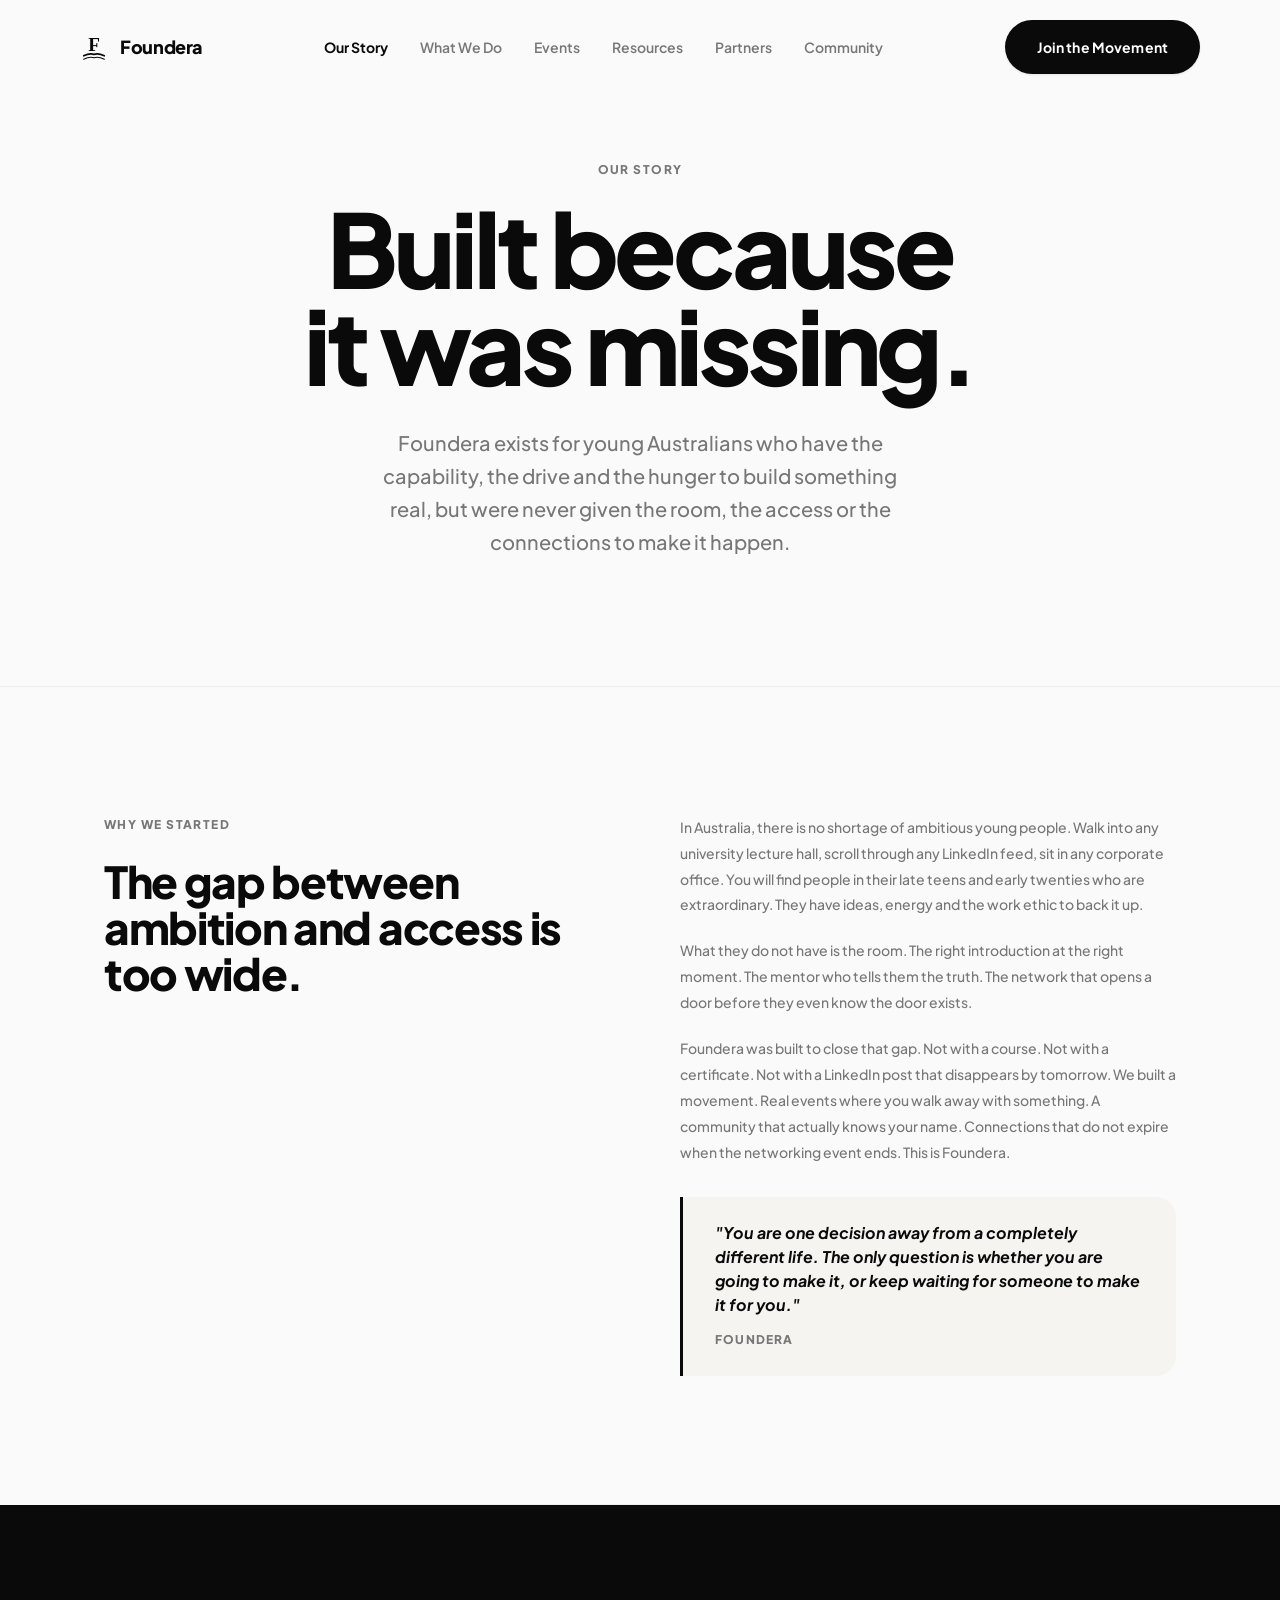
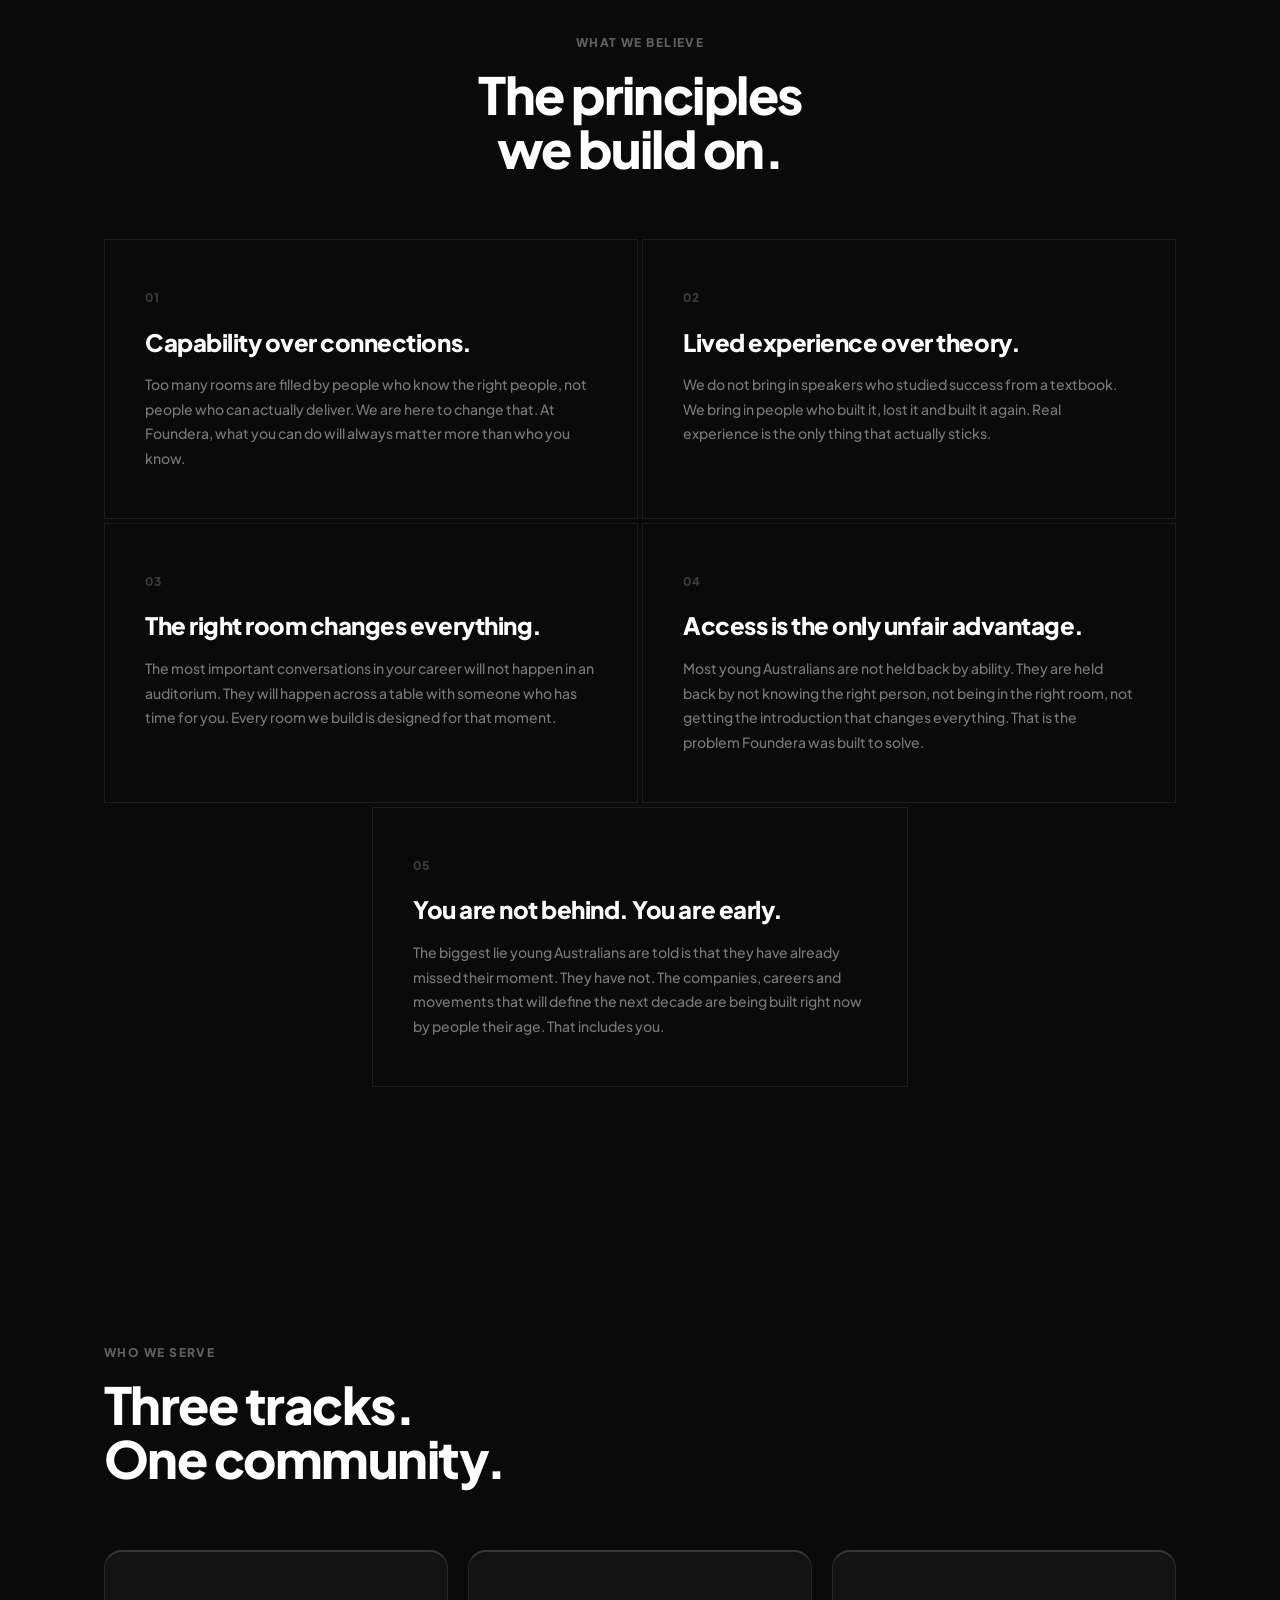
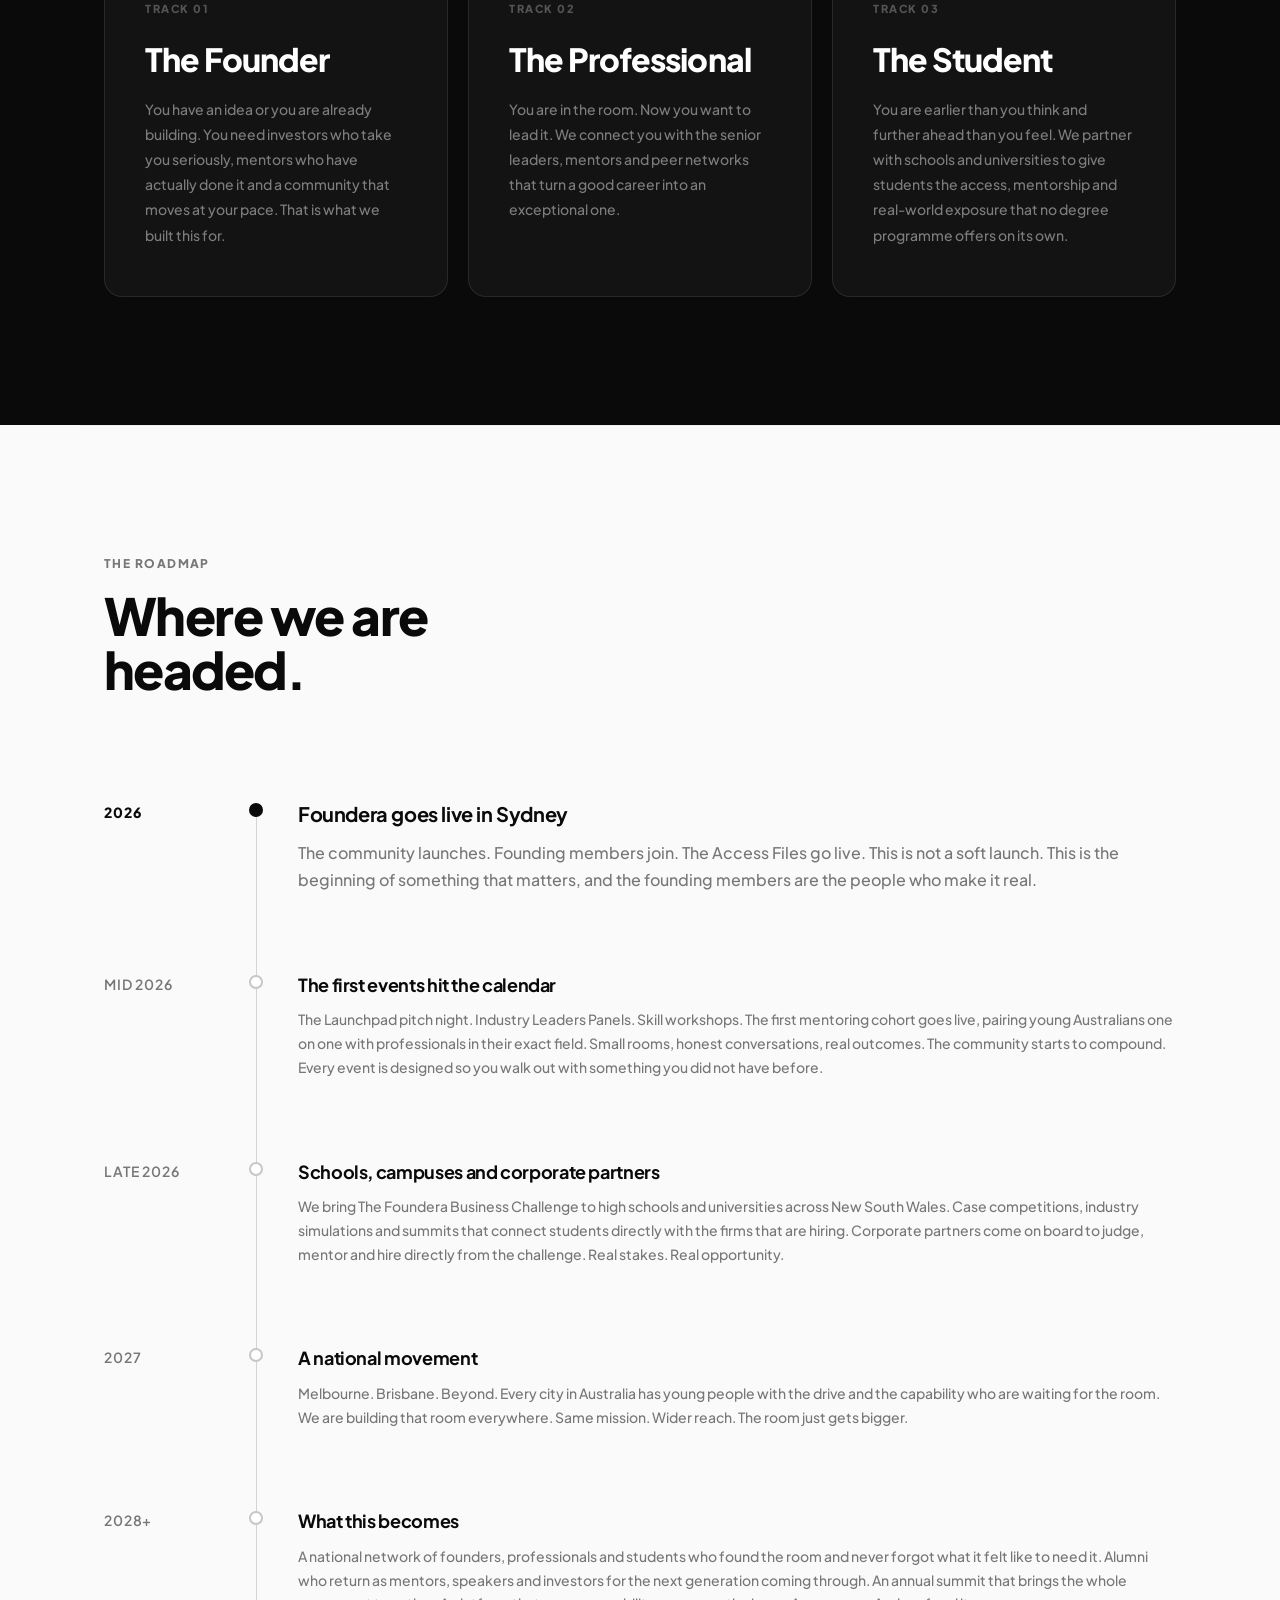
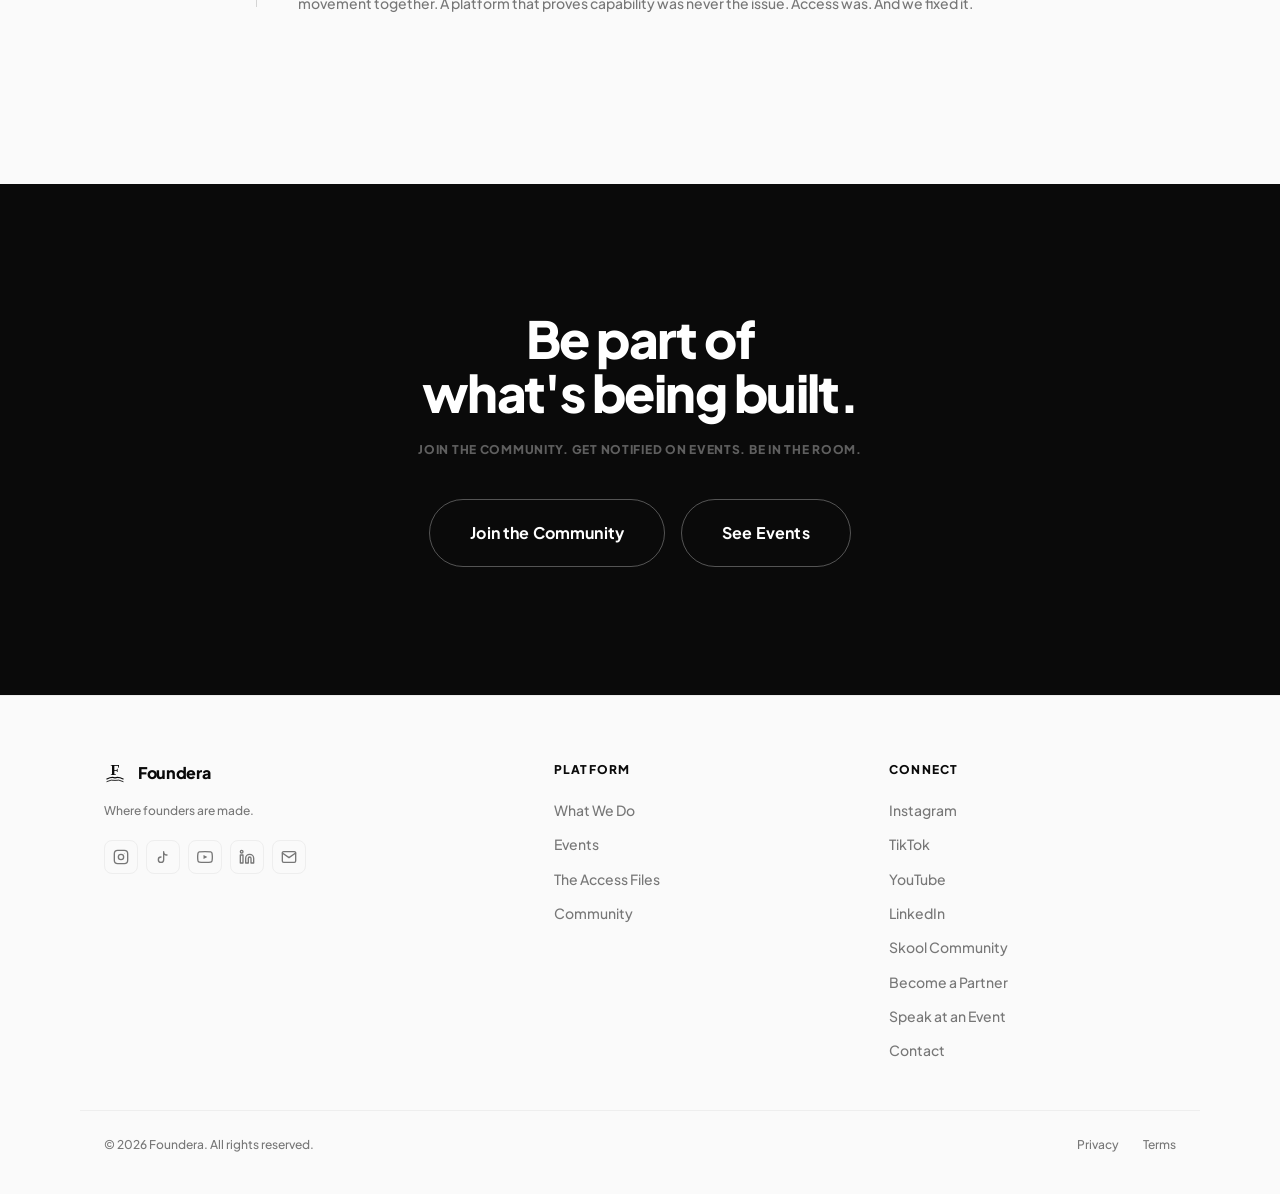
==== about.html @ 99ec3696 "Initial commit — Foundera site" ====
<!DOCTYPE html>
<html lang="en">
<head>
  <meta charset="UTF-8" />
  <meta name="viewport" content="width=device-width, initial-scale=1.0" />
  <meta name="description" content="Our Story | Foundera was built because the gap between ambition and access was too wide for young Australians to cross alone." />
  <meta name="theme-color" content="#0A0A0A" />
  <meta property="og:title"       content="Our Story | Foundera" />
  <meta property="og:description" content="Built because the gap between ambition and access was too wide to cross alone." />
  <meta property="og:type"        content="website" />
  <meta property="og:url"         content="https://foundera.com.au/about.html" />
  <meta property="og:image"       content="https://foundera.com.au/og-image.png" />
  <meta property="og:site_name"   content="Foundera" />
  <meta name="twitter:card"        content="summary_large_image" />
  <meta name="twitter:title"       content="Our Story | Foundera" />
  <meta name="twitter:description" content="Built because the gap between ambition and access was too wide to cross alone." />
  <meta name="twitter:image"       content="https://foundera.com.au/og-image.png" />
  <title>Our Story | Foundera</title>
  <link rel="icon" type="image/svg+xml" href="data:image/svg+xml,%3Csvg xmlns='http://www.w3.org/2000/svg' viewBox='0 0 32 38' fill='none'%3E%3Ctext x='16' y='25' text-anchor='middle' font-family='Georgia%2Cserif' font-size='26' font-weight='700' fill='%230A0A0A'%3EF%3C%2Ftext%3E%3Cpath d='M2 31 Q10 27 16 29 Q22 27 30 31' stroke='%230A0A0A' stroke-width='2.2' stroke-linecap='round' fill='none'/%3E%3Cpath d='M2 35.5 Q10 31.5 16 33.5 Q22 31.5 30 35.5' stroke='%230A0A0A' stroke-width='1.5' stroke-linecap='round' fill='none'/%3E%3C%2Fsvg%3E" />
  <link rel="preconnect" href="https://fonts.googleapis.com" />
  <link rel="preconnect" href="https://fonts.gstatic.com" crossorigin />
  <link rel="stylesheet" href="style.css" />
  <style>
    /* ── About page specific ── */
    .about-hero {
      padding: 160px 0 var(--sp-32);
      text-align: center;
      border-bottom: 1px solid var(--color-border);
    }
    .about-hero-h1 {
      font-size: clamp(3rem, 8vw, 6.5rem);
      font-weight: var(--fw-black);
      letter-spacing: var(--ls-tightest);
      line-height: .95;
      margin-bottom: var(--sp-8);
    }
    .about-hero-sub {
      font-size: clamp(var(--text-base), 1.8vw, var(--text-xl));
      font-weight: var(--fw-medium);
      color: var(--color-grey);
      max-width: 540px;
      margin: 0 auto;
      line-height: 1.65;
    }

    /* ── Origin section ── */
    .origin-grid {
      display: grid;
      grid-template-columns: 1fr 1fr;
      gap: var(--sp-20);
      align-items: start;
    }
    .origin-label {
      font-size: var(--text-xs);
      font-weight: var(--fw-black);
      letter-spacing: .12em;
      text-transform: uppercase;
      color: var(--color-grey);
      margin-bottom: var(--sp-6);
    }
    .origin-headline {
      font-size: clamp(1.875rem, 3.5vw, 2.75rem);
      font-weight: var(--fw-black);
      letter-spacing: var(--ls-tighter);
      line-height: 1.05;
      margin-bottom: var(--sp-6);
    }
    .origin-body p {
      font-size: var(--text-sm);
      color: var(--color-grey);
      line-height: 1.85;
      margin-bottom: var(--sp-5);
      font-weight: var(--fw-medium);
    }
    .origin-body p:last-child { margin-bottom: 0; }

    /* ── Belief statements ── */
    .beliefs-section { background: var(--color-black); padding: var(--sp-32) 0; }
    .beliefs-header {
      text-align: center;
      margin-bottom: var(--sp-16);
    }
    .beliefs-grid {
      display: grid;
      grid-template-columns: repeat(2, 1fr);
      gap: var(--sp-1);
    }
    .belief-card--full { grid-column: 1 / -1; width: 50%; margin: 0 auto; }
    .belief-card {
      padding: var(--sp-12) var(--sp-10);
      border: 1px solid rgba(255,255,255,.08);
    }
    .belief-number {
      font-size: var(--text-xs);
      font-weight: var(--fw-black);
      letter-spacing: .12em;
      color: rgba(255,255,255,.2);
      margin-bottom: var(--sp-5);
    }
    .belief-title {
      font-size: clamp(var(--text-xl), 2vw, var(--text-2xl));
      font-weight: var(--fw-black);
      letter-spacing: var(--ls-tight);
      color: var(--color-white);
      line-height: 1.2;
      margin-bottom: var(--sp-4);
    }
    .belief-body {
      font-size: var(--text-sm);
      color: rgba(255,255,255,.45);
      line-height: 1.75;
      font-weight: var(--fw-medium);
    }

    /* ── Pillars ── */
    .pillars-section { background: #0a0a0a; }
    .pillars-grid {
      display: grid;
      grid-template-columns: repeat(3, 1fr);
      gap: var(--sp-5);
      margin-top: var(--sp-16);
    }
    .pillar-card {
      background: rgba(255,255,255,.04);
      border: 1px solid rgba(255,255,255,.09);
      border-top: 2px solid rgba(255,255,255,.15);
      border-radius: 18px;
      padding: var(--sp-12) var(--sp-10);
      display: flex;
      flex-direction: column;
      transition: background .25s ease, border-top-color .25s ease, transform .25s ease, box-shadow .25s ease;
    }
    .pillar-card:hover {
      background: rgba(255,255,255,.07);
      border-top-color: rgba(255,255,255,.45);
      transform: translateY(-5px);
      box-shadow: 0 24px 52px rgba(0,0,0,.55);
    }
    .pillar-tag {
      font-size: 11px;
      font-weight: var(--fw-black);
      letter-spacing: .14em;
      text-transform: uppercase;
      color: rgba(255,255,255,.28);
      margin-bottom: var(--sp-6);
    }
    .pillar-title {
      font-size: clamp(1.6rem, 2.5vw, 2.1rem);
      font-weight: var(--fw-black);
      letter-spacing: var(--ls-tighter);
      color: var(--color-white);
      line-height: 1.1;
      margin-bottom: var(--sp-5);
    }
    .pillar-body {
      font-size: var(--text-sm);
      color: rgba(255,255,255,.45);
      line-height: 1.8;
      font-weight: var(--fw-medium);
    }
    @media (max-width: 900px) {
      .pillars-grid { grid-template-columns: 1fr; max-width: 560px; }
    }

    /* ── Timeline / What's ahead ── */
    .timeline { margin-top: var(--sp-16); }
    .timeline-row {
      display: grid;
      grid-template-columns: 110px 28px 1fr;
      gap: 0 var(--sp-7);
      padding: var(--sp-10) 0;
      align-items: start;
    }
    .timeline-period {
      font-size: var(--text-sm);
      font-weight: var(--fw-black);
      letter-spacing: .06em;
      text-transform: uppercase;
      color: var(--color-black);
      padding-top: 2px;
      line-height: 1.3;
    }
    .timeline-period.upcoming {
      color: var(--color-grey);
      font-weight: var(--fw-semibold);
    }
    /* single vertical line through all dots */
    .timeline {
      position: relative;
    }
    .timeline::before {
      content: '';
      position: absolute;
      /* centre of the dot column: 110px (year col) + 1.75rem (gap) + 14px (half of 28px dot col) */
      left: calc(110px + 1.75rem + 14px);
      top: calc(2.5rem + 9px);
      bottom: calc(2.5rem + 9px);
      width: 1px;
      background: #D4D4D4;
      z-index: 0;
    }
    .timeline-dot-col {
      display: flex;
      justify-content: center;
      padding-top: 2px;
      position: relative;
      z-index: 1;
    }
    .timeline-dot {
      width: 14px;
      height: 14px;
      border-radius: 50%;
      background: var(--color-black);
      flex-shrink: 0;
    }
    .timeline-dot.upcoming {
      background: var(--color-white);
      border: 2px solid rgba(0,0,0,.22);
    }
    .timeline-spine { display: none; }
    .timeline-content h3 {
      font-size: var(--text-lg);
      font-weight: var(--fw-bold);
      letter-spacing: var(--ls-tight);
      margin-bottom: var(--sp-3);
      line-height: 1.3;
    }
    .timeline-content p {
      font-size: var(--text-sm);
      color: var(--color-grey);
      line-height: 1.7;
    }
    .timeline-row--active .timeline-content h3 {
      font-size: var(--text-xl);
    }
    .timeline-row--active .timeline-content p {
      font-size: var(--text-base);
    }
    @media (max-width: 640px) {
      .timeline-row { grid-template-columns: 70px 22px 1fr; gap: 0 var(--sp-3); }
    }

    @media (max-width: 960px) {
      .origin-grid  { grid-template-columns: 1fr; gap: var(--sp-10); }
      .beliefs-grid { grid-template-columns: 1fr; }
      .pillars-grid { grid-template-columns: 1fr; }
    }
    @media (max-width: 768px) {
      .about-hero { padding: 130px 0 var(--sp-20); }
      .about-hero-h1 { font-size: clamp(2.5rem, 11vw, 3.5rem); }
      .timeline-row { grid-template-columns: 70px 22px 1fr; gap: 0 var(--sp-3); }
    }
    @media (max-width: 640px) {
      .origin-grid { grid-template-columns: 1fr; gap: var(--sp-8); }
      .beliefs-grid { grid-template-columns: 1fr; }
      .belief-card--full { width: 100%; }
      .pillars-grid { grid-template-columns: 1fr; }
      .timeline-row { grid-template-columns: 60px 20px 1fr; }
    }
  </style>
</head>
<body>

  <!-- NAV -->
  <nav class="nav" id="nav">
    <div class="nav-inner">
      <a href="index.html" class="nav-logo">
        <svg width="28" height="28" viewBox="0 0 32 38" fill="none" xmlns="http://www.w3.org/2000/svg">
          <text x="16" y="25" text-anchor="middle" font-family="Georgia,'Times New Roman',serif" font-size="26" font-weight="700" fill="currentColor">F</text>
          <path d="M2 31 Q10 27 16 29 Q22 27 30 31" stroke="currentColor" stroke-width="2.2" stroke-linecap="round" fill="none"/>
          <path d="M2 35.5 Q10 31.5 16 33.5 Q22 31.5 30 35.5" stroke="currentColor" stroke-width="1.5" stroke-linecap="round" fill="none"/>
        </svg>
        <span class="nav-logo-word">Foundera</span>
      </a>
      <ul class="nav-links">
        <li><a href="about.html"      class="nav-link is-active">Our Story</a></li>
        <li><a href="what-we-do.html" class="nav-link">What We Do</a></li>
        <li><a href="events.html"     class="nav-link">Events</a></li>
        <li><a href="resources.html" class="nav-link">Resources</a></li>
        <li><a href="partners.html"   class="nav-link">Partners</a></li>
        <li><a href="community.html"  class="nav-link">Community</a></li>
      </ul>
      <a href="community.html" class="btn btn-primary">Join the Movement</a>
      <button class="nav-burger" id="navBurger" aria-label="Open menu" aria-expanded="false">
        <span></span><span></span><span></span>
      </button>
    </div>
  </nav>

  <div class="nav-mobile" id="navMobile">
    <a href="about.html" class="nav-mobile-link is-active">Our Story</a>
    <a href="what-we-do.html" class="nav-mobile-link">What We Do</a>
    <a href="events.html" class="nav-mobile-link">Events</a>
    <a href="resources.html" class="nav-mobile-link">Resources</a>
    <a href="partners.html" class="nav-mobile-link">Partners</a>
    <a href="community.html" class="nav-mobile-link">Community</a>
    <a href="community.html#join" class="btn btn-primary btn-lg nav-mobile-cta">Join the Movement</a>
  </div>

  <main>

    <!-- HERO -->
    <section class="about-hero">
      <div class="container">
        <p class="label reveal" style="margin-bottom:var(--sp-5)">Our Story</p>
        <h1 class="about-hero-h1 reveal d1">Built because<br>it was missing.</h1>
        <p class="about-hero-sub reveal d2">Foundera exists for young Australians who have the capability, the drive and the hunger to build something real, but were never given the room, the access or the connections to make it happen.</p>
      </div>
    </section>

    <!-- WHY WE STARTED -->
    <section class="section">
      <div class="container">
        <div class="origin-grid">
          <div class="reveal">
            <p class="origin-label">Why we started</p>
            <h2 class="origin-headline">The gap between ambition and access is too wide.</h2>
          </div>
          <div class="origin-body reveal d1">
            <p>In Australia, there is no shortage of ambitious young people. Walk into any university lecture hall, scroll through any LinkedIn feed, sit in any corporate office. You will find people in their late teens and early twenties who are extraordinary. They have ideas, energy and the work ethic to back it up.</p>
            <p>What they do not have is the room. The right introduction at the right moment. The mentor who tells them the truth. The network that opens a door before they even know the door exists.</p>
            <p>Foundera was built to close that gap. Not with a course. Not with a certificate. Not with a LinkedIn post that disappears by tomorrow. We built a movement. Real events where you walk away with something. A community that actually knows your name. Connections that do not expire when the networking event ends. This is Foundera.</p>
            <blockquote style="margin:var(--sp-8) 0 0; padding:var(--sp-6) var(--sp-8); border-left:3px solid var(--color-black); background:var(--color-off-white); border-radius:0 var(--r-card) var(--r-card) 0;">
              <p style="font-size:var(--text-base); font-weight:var(--fw-bold); color:var(--color-black); line-height:1.5; margin:0; font-style:italic;">"You are one decision away from a completely different life. The only question is whether you are going to make it, or keep waiting for someone to make it for you."</p>
              <p style="margin:var(--sp-3) 0 0; font-size:var(--text-xs); font-weight:var(--fw-black); letter-spacing:.1em; text-transform:uppercase; color:var(--color-grey);">Foundera</p>
            </blockquote>
          </div>
        </div>
      </div>
    </section>

    <div class="divider container"></div>

    <!-- WHAT WE BELIEVE -->
    <section class="beliefs-section">
      <div class="container">
        <div class="beliefs-header reveal">
          <p class="label label-light" style="margin-bottom:var(--sp-4)">What We Believe</p>
          <h2 class="headline headline-white">The principles<br>we build on.</h2>
        </div>
        <div class="beliefs-grid reveal d1">
          <div class="belief-card">
            <p class="belief-number">01</p>
            <h3 class="belief-title">Capability over connections.</h3>
            <p class="belief-body">Too many rooms are filled by people who know the right people, not people who can actually deliver. We are here to change that. At Foundera, what you can do will always matter more than who you know.</p>
          </div>
          <div class="belief-card">
            <p class="belief-number">02</p>
            <h3 class="belief-title">Lived experience over theory.</h3>
            <p class="belief-body">We do not bring in speakers who studied success from a textbook. We bring in people who built it, lost it and built it again. Real experience is the only thing that actually sticks.</p>
          </div>
          <div class="belief-card">
            <p class="belief-number">03</p>
            <h3 class="belief-title">The right room changes everything.</h3>
            <p class="belief-body">The most important conversations in your career will not happen in an auditorium. They will happen across a table with someone who has time for you. Every room we build is designed for that moment.</p>
          </div>
          <div class="belief-card">
            <p class="belief-number">04</p>
            <h3 class="belief-title">Access is the only unfair advantage.</h3>
            <p class="belief-body">Most young Australians are not held back by ability. They are held back by not knowing the right person, not being in the right room, not getting the introduction that changes everything. That is the problem Foundera was built to solve.</p>
          </div>
          <div class="belief-card belief-card--full">
            <p class="belief-number">05</p>
            <h3 class="belief-title">You are not behind. You are early.</h3>
            <p class="belief-body">The biggest lie young Australians are told is that they have already missed their moment. They have not. The companies, careers and movements that will define the next decade are being built right now by people their age. That includes you.</p>
          </div>
        </div>
      </div>
    </section>

    <!-- THE THREE PILLARS -->
    <section class="section pillars-section">
      <div class="container">
        <div class="reveal" style="margin-bottom:var(--sp-4)">
          <p class="label label-light" style="margin-bottom:var(--sp-4)">Who We Serve</p>
          <h2 class="headline headline-white">Three tracks.<br>One community.</h2>
        </div>
        <div class="pillars-grid">
          <div class="pillar-card reveal">
            <p class="pillar-tag">Track 01</p>
            <h3 class="pillar-title">The Founder</h3>
            <p class="pillar-body">You have an idea or you are already building. You need investors who take you seriously, mentors who have actually done it and a community that moves at your pace. That is what we built this for.</p>
          </div>
          <div class="pillar-card reveal d1">
            <p class="pillar-tag">Track 02</p>
            <h3 class="pillar-title">The Professional</h3>
            <p class="pillar-body">You are in the room. Now you want to lead it. We connect you with the senior leaders, mentors and peer networks that turn a good career into an exceptional one.</p>
          </div>
          <div class="pillar-card reveal d2">
            <p class="pillar-tag">Track 03</p>
            <h3 class="pillar-title">The Student</h3>
            <p class="pillar-body">You are earlier than you think and further ahead than you feel. We partner with schools and universities to give students the access, mentorship and real-world exposure that no degree programme offers on its own.</p>
          </div>
        </div>
      </div>
    </section>

    <div class="divider container"></div>

    <!-- WHAT'S AHEAD -->
    <section class="section">
      <div class="container">
        <div class="reveal" style="margin-bottom:var(--sp-4)">
          <p class="label" style="margin-bottom:var(--sp-4)">The Roadmap</p>
          <h2 class="headline">Where we are<br>headed.</h2>
        </div>
        <div class="timeline reveal d1">
          <div class="timeline-row timeline-row--active">
            <span class="timeline-period">2026</span>
            <div class="timeline-dot-col">
              <span class="timeline-dot"></span>
              <span class="timeline-spine"></span>
            </div>
            <div class="timeline-content">
              <h3>Foundera goes live in Sydney</h3>
              <p>The community launches. Founding members join. The Access Files go live. This is not a soft launch. This is the beginning of something that matters, and the founding members are the people who make it real.</p>
            </div>
          </div>
          <div class="timeline-row">
            <span class="timeline-period upcoming">Mid 2026</span>
            <div class="timeline-dot-col">
              <span class="timeline-dot upcoming"></span>
              <span class="timeline-spine"></span>
            </div>
            <div class="timeline-content">
              <h3>The first events hit the calendar</h3>
              <p>The Launchpad pitch night. Industry Leaders Panels. Skill workshops. The first mentoring cohort goes live, pairing young Australians one on one with professionals in their exact field. Small rooms, honest conversations, real outcomes. The community starts to compound. Every event is designed so you walk out with something you did not have before.</p>
            </div>
          </div>
          <div class="timeline-row">
            <span class="timeline-period upcoming">Late 2026</span>
            <div class="timeline-dot-col">
              <span class="timeline-dot upcoming"></span>
              <span class="timeline-spine"></span>
            </div>
            <div class="timeline-content">
              <h3>Schools, campuses and corporate partners</h3>
              <p>We bring The Foundera Business Challenge to high schools and universities across New South Wales. Case competitions, industry simulations and summits that connect students directly with the firms that are hiring. Corporate partners come on board to judge, mentor and hire directly from the challenge. Real stakes. Real opportunity.</p>
            </div>
          </div>
          <div class="timeline-row">
            <span class="timeline-period upcoming">2027</span>
            <div class="timeline-dot-col">
              <span class="timeline-dot upcoming"></span>
              <span class="timeline-spine"></span>
            </div>
            <div class="timeline-content">
              <h3>A national movement</h3>
              <p>Melbourne. Brisbane. Beyond. Every city in Australia has young people with the drive and the capability who are waiting for the room. We are building that room everywhere. Same mission. Wider reach. The room just gets bigger.</p>
            </div>
          </div>
          <div class="timeline-row">
            <span class="timeline-period upcoming">2028+</span>
            <div class="timeline-dot-col">
              <span class="timeline-dot upcoming"></span>
            </div>
            <div class="timeline-content">
              <h3>What this becomes</h3>
              <p>A national network of founders, professionals and students who found the room and never forgot what it felt like to need it. Alumni who return as mentors, speakers and investors for the next generation coming through. An annual summit that brings the whole movement together. A platform that proves capability was never the issue. Access was. And we fixed it.</p>
            </div>
          </div>
        </div>
      </div>
    </section>

    <!-- CTA -->
    <section class="email-section">
      <div class="container">
        <div class="reveal">
          <h2 class="headline headline-white" style="margin-bottom:var(--sp-5)">Be part of<br>what's being built.</h2>
          <p class="label label-light" style="letter-spacing:.06em">Join the community. Get notified on events. Be in the room.</p>
        </div>
        <div class="reveal d1" style="margin-top:var(--sp-10); display:flex; gap:var(--sp-4); justify-content:center; flex-wrap:wrap;">
          <a href="community.html" class="btn btn-outline-white btn-lg">Join the Community</a>
          <a href="events.html"    class="btn btn-outline-white btn-lg">See Events</a>
        </div>
      </div>
    </section>

    <!-- FOOTER -->
    <footer class="footer">
      <div class="footer-grid">
        <div>
          <a href="index.html" class="nav-logo" style="margin-bottom:var(--sp-4)">
            <svg width="22" height="22" viewBox="0 0 32 38" fill="none" xmlns="http://www.w3.org/2000/svg">
              <text x="16" y="25" text-anchor="middle" font-family="Georgia,'Times New Roman',serif" font-size="26" font-weight="700" fill="currentColor">F</text>
              <path d="M2 31 Q10 27 16 29 Q22 27 30 31" stroke="currentColor" stroke-width="2.2" stroke-linecap="round" fill="none"/>
              <path d="M2 35.5 Q10 31.5 16 33.5 Q22 31.5 30 35.5" stroke="currentColor" stroke-width="1.5" stroke-linecap="round" fill="none"/>
            </svg>
            <span class="nav-logo-word" style="font-size:var(--text-base)">Foundera</span>
          </a>
          <p class="footer-brand-tagline">Where founders are made.</p>
          <div class="footer-social">
            <a href="https://www.instagram.com/foundera.au" target="_blank" rel="noopener noreferrer" class="footer-social-icon" aria-label="Instagram"><svg width="16" height="16" viewBox="0 0 24 24" fill="none" stroke="currentColor" stroke-width="2" stroke-linecap="round" stroke-linejoin="round"><rect x="2" y="2" width="20" height="20" rx="5"/><circle cx="12" cy="12" r="4"/><circle cx="17.5" cy="6.5" r="0.5" fill="currentColor" stroke="none"/></svg></a>
            <a href="https://www.tiktok.com/@foundera.au" target="_blank" rel="noopener noreferrer" class="footer-social-icon" aria-label="TikTok"><svg width="16" height="16" viewBox="0 0 24 24" fill="none" stroke="currentColor" stroke-width="2" stroke-linecap="round" stroke-linejoin="round"><path d="M9 12a4 4 0 1 0 4 4V4a5 5 0 0 0 5 5"/></svg></a>
            <a href="https://www.youtube.com/@foundera" target="_blank" rel="noopener noreferrer" class="footer-social-icon" aria-label="YouTube"><svg width="16" height="16" viewBox="0 0 24 24" fill="none" stroke="currentColor" stroke-width="2" stroke-linecap="round" stroke-linejoin="round"><path d="M22.54 6.42a2.78 2.78 0 0 0-1.95-1.96C18.88 4 12 4 12 4s-6.88 0-8.59.46a2.78 2.78 0 0 0-1.95 1.96A29 29 0 0 0 1 12a29 29 0 0 0 .46 5.58A2.78 2.78 0 0 0 3.41 19.54C5.12 20 12 20 12 20s6.88 0 8.59-.46a2.78 2.78 0 0 0 1.95-1.96A29 29 0 0 0 23 12a29 29 0 0 0-.46-5.58z"/><polygon points="9.75 15.02 15.5 12 9.75 8.98 9.75 15.02" fill="currentColor" stroke="none"/></svg></a>
            <a href="https://www.linkedin.com/company/founderaau" target="_blank" rel="noopener noreferrer" class="footer-social-icon" aria-label="LinkedIn"><svg width="16" height="16" viewBox="0 0 24 24" fill="none" stroke="currentColor" stroke-width="2" stroke-linecap="round" stroke-linejoin="round"><path d="M16 8a6 6 0 0 1 6 6v7h-4v-7a2 2 0 0 0-2-2 2 2 0 0 0-2 2v7h-4v-7a6 6 0 0 1 6-6z"/><rect x="2" y="9" width="4" height="12"/><circle cx="4" cy="4" r="2"/></svg></a>
            <a href="mailto:team@founderaa.com.au" class="footer-social-icon" aria-label="Email"><svg width="16" height="16" viewBox="0 0 24 24" fill="none" stroke="currentColor" stroke-width="2" stroke-linecap="round" stroke-linejoin="round"><path d="M4 4h16c1.1 0 2 .9 2 2v12c0 1.1-.9 2-2 2H4c-1.1 0-2-.9-2-2V6c0-1.1.9-2 2-2z"/><polyline points="22,6 12,13 2,6"/></svg></a>
          </div>
        </div>
        <div>
          <p class="footer-col-title">Platform</p>
          <nav class="footer-col-links">
            <a href="what-we-do.html" class="footer-link">What We Do</a>
            <a href="events.html"     class="footer-link">Events</a>
            <a href="resources.html" class="footer-link">The Access Files</a>
            <a href="community.html"  class="footer-link">Community</a>
          </nav>
        </div>
        <div>
          <p class="footer-col-title">Connect</p>
          <nav class="footer-col-links">
            <a href="https://www.instagram.com/foundera.au" target="_blank" rel="noopener noreferrer" class="footer-link">Instagram</a>
            <a href="https://www.tiktok.com/@foundera.au" target="_blank" rel="noopener noreferrer" class="footer-link">TikTok</a>
            <a href="https://www.youtube.com/@foundera" target="_blank" rel="noopener noreferrer" class="footer-link">YouTube</a>
            <a href="https://www.linkedin.com/company/founderaau" target="_blank" rel="noopener noreferrer" class="footer-link">LinkedIn</a>
            <a href="https://www.skool.com" target="_blank" rel="noopener noreferrer" class="footer-link">Skool Community</a>
            <a href="partners.html"                                           class="footer-link">Become a Partner</a>
            <a href="partners.html#speak"                                     class="footer-link">Speak at an Event</a>
            <a href="mailto:team@founderaa.com.au"                            class="footer-link">Contact</a>
          </nav>
        </div>
      </div>
      <div class="footer-bottom">
        <p class="footer-copy">© 2026 Foundera. All rights reserved.</p>
        <div class="footer-legal"><a href="privacy.html">Privacy</a><a href="terms.html">Terms</a></div>
      </div>
    </footer>

  </main>

  <script>
    /* Nav hide/show */
    (function(){var nav=document.getElementById('nav'),last=0,tick=false;window.addEventListener('scroll',function(){if(!tick){requestAnimationFrame(function(){var y=window.scrollY;nav.classList.toggle('scrolled',y>10);nav.classList.toggle('hidden',y>last&&y>80);last=y;tick=false;});tick=true;}},{passive:true});})();

    /* Scroll reveal */
    (function(){var io=new IntersectionObserver(function(e){e.forEach(function(x){if(x.isIntersecting){x.target.classList.add('in');io.unobserve(x.target);}});},{threshold:0.08,rootMargin:'0px 0px -32px 0px'});document.querySelectorAll('.reveal').forEach(function(el){io.observe(el);});})();

    /* Mobile nav toggle */
    (function(){
      var burger = document.getElementById('navBurger');
      var mobile = document.getElementById('navMobile');
      if (!burger || !mobile) return;
      burger.addEventListener('click', function(){
        var open = mobile.classList.toggle('open');
        burger.classList.toggle('open', open);
        burger.setAttribute('aria-expanded', open);
        document.body.style.overflow = open ? 'hidden' : '';
      });
      mobile.querySelectorAll('a').forEach(function(a){
        a.addEventListener('click', function(){
          mobile.classList.remove('open');
          burger.classList.remove('open');
          burger.setAttribute('aria-expanded', 'false');
          document.body.style.overflow = '';
        });
      });
    })();
  </script>
</body>
</html>
---- style.css ----
/* ============================================
   FOUNDERA — Shared Stylesheet
   ============================================ */
@import url('https://fonts.googleapis.com/css2?family=Plus+Jakarta+Sans:wght@400;500;600;700;800&display=swap');

/* ============================================
   DESIGN TOKENS
   ============================================ */
:root {
  --color-bg:       #FAFAFA;
  --color-black:    #0A0A0A;
  --color-grey:     #777777;
  --color-border:   #EEEEEE;
  --color-white:    #FFFFFF;
  --color-dark-bg:  #0A0A0A;
  --font: 'Plus Jakarta Sans', -apple-system, BlinkMacSystemFont, sans-serif;
  --text-xs:   0.75rem;
  --text-sm:   0.875rem;
  --text-base: 1rem;
  --text-lg:   1.125rem;
  --text-xl:   1.25rem;
  --text-2xl:  1.5rem;
  --text-3xl:  1.875rem;
  --text-4xl:  2.25rem;
  --fw-medium:    500;
  --fw-semibold:  600;
  --fw-bold:      700;
  --fw-black:     800;
  --ls-tight:   -0.02em;
  --ls-tighter: -0.03em;
  --ls-tightest:-0.04em;
  --color-off-white: #F5F4F1;
  --sp-1:0.25rem; --sp-2:0.5rem;  --sp-3:0.75rem; --sp-4:1rem;
  --sp-5:1.25rem; --sp-6:1.5rem;  --sp-7:1.75rem; --sp-8:2rem;    --sp-10:2.5rem;
  --sp-12:3rem;   --sp-16:4rem;   --sp-20:5rem;   --sp-24:6rem;  --sp-32:8rem;
  --container-max: 1120px;
  --container-px:  var(--sp-6);
  --r-card: 20px;
  --r-pill: 100px;
  --r-sm:   8px;
  --shadow-sm:    0 1px 3px rgba(0,0,0,.06),  0 1px 2px rgba(0,0,0,.04);
  --shadow-md:    0 4px 16px rgba(0,0,0,.08), 0 2px 6px rgba(0,0,0,.05);
  --shadow-hover: 0 20px 60px rgba(0,0,0,.14),0 6px 20px rgba(0,0,0,.08);
  --ease-out:   cubic-bezier(0.33, 1, 0.68, 1);
  --ease-inout: cubic-bezier(0.65, 0, 0.35, 1);
  --dur-fast:  150ms;
  --dur-base:  250ms;
  --dur-slow:  400ms;
  --dur-slower:600ms;
}

/* ============================================
   RESET
   ============================================ */
*, *::before, *::after { box-sizing:border-box; margin:0; padding:0; }
html { scroll-behavior:smooth; -webkit-font-smoothing:antialiased; text-rendering:optimizeLegibility; }
body { font-family:var(--font); background:var(--color-bg); color:var(--color-black); font-size:var(--text-base); font-weight:var(--fw-medium); line-height:1.6; overflow-x:hidden; }
img,svg { display:block; max-width:100%; }
a   { color:inherit; text-decoration:none; }
button { font-family:var(--font); cursor:pointer; border:none; background:none; }
ul,ol  { list-style:none; }
input  { font-family:var(--font); }

/* ============================================
   LAYOUT
   ============================================ */
.container { width:100%; max-width:var(--container-max); margin:0 auto; padding:0 var(--container-px); }
.section   { padding:var(--sp-32) 0; }
.divider   { height:1px; background:var(--color-border); }

/* ============================================
   TYPOGRAPHY
   ============================================ */
.label        { font-size:var(--text-xs); font-weight:var(--fw-black); letter-spacing:.12em; text-transform:uppercase; color:var(--color-grey); }
.label-light  { color:rgba(255,255,255,.35); }
.headline     { font-size:clamp(2rem,4vw,3.75rem); font-weight:var(--fw-black); letter-spacing:var(--ls-tighter); line-height:1.05; }
.headline-white { color:var(--color-white); }

/* ============================================
   SCROLL REVEAL
   ============================================ */
.reveal { opacity:0; transform:translateY(28px); transition:opacity var(--dur-slower) var(--ease-out), transform var(--dur-slower) var(--ease-out); }
.reveal.in { opacity:1; transform:none; }
.d1 { transition-delay:100ms; }
.d2 { transition-delay:200ms; }
.d3 { transition-delay:300ms; }
.d4 { transition-delay:400ms; }

/* ============================================
   BUTTON
   ============================================ */
.btn {
  display:inline-flex; align-items:center; justify-content:center; gap:var(--sp-2);
  padding:var(--sp-4) var(--sp-8); border-radius:var(--r-pill);
  font-family:var(--font); font-size:var(--text-sm); font-weight:var(--fw-bold); letter-spacing:.01em;
  transition:transform var(--dur-base) var(--ease-out), box-shadow var(--dur-base) var(--ease-out), background var(--dur-base) var(--ease-out), color var(--dur-base) var(--ease-out);
  cursor:pointer; white-space:nowrap;
}
.btn:hover                { transform:scale(1.04); }
.btn-primary              { background:var(--color-black); color:var(--color-white); box-shadow:var(--shadow-sm); }
.btn-primary:hover        { box-shadow:var(--shadow-md); }
.btn-outline              { background:transparent; color:var(--color-black); border:1.5px solid var(--color-black); }
.btn-outline:hover        { background:var(--color-black); color:var(--color-white); }
.btn-outline-white        { background:transparent; color:var(--color-white); border:1.5px solid rgba(255,255,255,.3); }
.btn-outline-white:hover  { background:var(--color-white); color:var(--color-black); }
.btn-lg                   { padding:var(--sp-5) var(--sp-10); font-size:var(--text-base); }

/* ============================================
   CARD
   ============================================ */
.card { background:var(--color-white); border-radius:var(--r-card); padding:var(--sp-10); border:1px solid var(--color-border); position:relative; overflow:hidden; transition:transform var(--dur-base) var(--ease-out), box-shadow var(--dur-base) var(--ease-out); }
.card::after { content:''; position:absolute; bottom:0; left:0; right:0; height:2px; background:var(--color-black); transform:scaleX(0); transform-origin:left; transition:transform var(--dur-base) var(--ease-out); }
.card:hover { transform:translateY(-4px); box-shadow:var(--shadow-hover); }
.card:hover::after { transform:scaleX(1); }
.card-icon  { width:44px; height:44px; margin-bottom:var(--sp-5); display:flex; align-items:center; justify-content:center; border-radius:var(--r-sm); background:var(--color-bg); border:1px solid var(--color-border); }
.card-title { font-size:var(--text-lg); font-weight:var(--fw-bold); letter-spacing:var(--ls-tight); margin-bottom:var(--sp-2); }
.card-body  { font-size:var(--text-sm); color:var(--color-grey); line-height:1.5; }

/* Badge */
.badge           { display:inline-flex; align-items:center; padding:3px var(--sp-3); border-radius:var(--r-pill); font-size:.65rem; font-weight:var(--fw-bold); letter-spacing:.06em; text-transform:uppercase; }
.badge-founders  { background:#F0F0F0; color:#0A0A0A; }
.badge-corporate { background:#0A0A0A; color:#FAFAFA; }
.badge-workshop  { background:#EEEEEE; color:#555; }

/* Pill */
.pill { display:inline-flex; align-items:center; padding:var(--sp-2) var(--sp-5); border-radius:var(--r-pill); font-size:var(--text-xs); font-weight:var(--fw-bold); letter-spacing:.04em; border:1px solid var(--color-border); background:var(--color-white); transition:background var(--dur-base) var(--ease-out), border-color var(--dur-base) var(--ease-out), color var(--dur-base) var(--ease-out); cursor:default; }
.pill:hover       { background:var(--color-black); border-color:var(--color-black); color:var(--color-white); }
.pill-dark        { background:rgba(255,255,255,.08); border-color:rgba(255,255,255,.12); color:var(--color-white); }

/* ============================================
   PAGE HERO (inner pages)
   ============================================ */
.page-hero { padding:160px 0 var(--sp-24); text-align:center; border-bottom:1px solid var(--color-border); }
.page-hero-h1 { font-size:clamp(2.75rem,6vw,5.5rem); font-weight:var(--fw-black); letter-spacing:var(--ls-tightest); line-height:.95; margin-bottom:var(--sp-6); }
.page-hero-sub { font-size:clamp(var(--text-base),1.8vw,var(--text-xl)); font-weight:var(--fw-bold); color:var(--color-grey); letter-spacing:var(--ls-tight); max-width:520px; margin:0 auto; }

/* ============================================
   NAVBAR
   ============================================ */
.nav { position:fixed; top:0; left:0; right:0; z-index:100; padding:var(--sp-5) var(--sp-6); background:rgba(250,250,250,.88); backdrop-filter:blur(20px); -webkit-backdrop-filter:blur(20px); border-bottom:1px solid transparent; transition:transform var(--dur-slow) var(--ease-out), border-color var(--dur-base) var(--ease-out), background var(--dur-base) var(--ease-out); }
.nav.hidden   { transform:translateY(-100%); }
.nav.scrolled { border-bottom-color:var(--color-border); background:rgba(250,250,250,.96); }
.nav-inner    { max-width:var(--container-max); margin:0 auto; display:flex; align-items:center; justify-content:space-between; gap:var(--sp-8); }
.nav-logo     { display:flex; align-items:center; gap:var(--sp-3); }
.nav-logo-word{ font-size:var(--text-lg); font-weight:var(--fw-black); letter-spacing:var(--ls-tight); }
.nav-links    { display:flex; align-items:center; gap:var(--sp-8); flex:1; justify-content:center; }
.nav-link     { font-size:var(--text-sm); font-weight:var(--fw-semibold); color:var(--color-grey); transition:color var(--dur-fast) var(--ease-out); position:relative; }
.nav-link:hover    { color:var(--color-black); }
.nav-link.is-active{ color:var(--color-black); font-weight:var(--fw-bold); }

/* ============================================
   HERO (home page)
   ============================================ */
.hero { min-height:100vh; display:flex; flex-direction:column; align-items:center; justify-content:center; text-align:center; padding-top:100px; padding-bottom:var(--sp-32); position:relative; }
.hero-eyebrow { display:inline-flex; align-items:center; gap:var(--sp-3); margin-bottom:var(--sp-8); }
.hero-dot  { width:5px; height:5px; border-radius:50%; background:var(--color-black); opacity:.3; }
.hero-h1   { font-size:clamp(3rem,9vw,7.5rem); font-weight:var(--fw-black); letter-spacing:var(--ls-tightest); line-height:.95; margin-bottom:var(--sp-8); }
.hero-sub  { font-size:clamp(var(--text-lg),2.5vw,var(--text-3xl)); font-weight:var(--fw-bold); letter-spacing:var(--ls-tight); color:var(--color-grey); margin-bottom:var(--sp-12); line-height:1.2; }
.hero-scroll { position:absolute; bottom:var(--sp-10); left:50%; transform:translateX(-50%); opacity:.3; animation:bob 2s var(--ease-inout) infinite; }
.hero-scroll-line { width:1px; height:40px; background:linear-gradient(to bottom, var(--color-black), transparent); }
@keyframes bob { 0%,100%{transform:translateX(-50%) translateY(0)} 50%{transform:translateX(-50%) translateY(6px)} }

/* ============================================
   MARQUEE
   ============================================ */
.marquee-wrap  { border-top:1px solid var(--color-border); border-bottom:1px solid var(--color-border); background:var(--color-white); overflow:hidden; padding:var(--sp-4) 0; user-select:none; }
.marquee-track { display:flex; width:max-content; animation:marquee 28s linear infinite; }
.marquee-track:hover { animation-play-state:paused; }
.marquee-group { display:flex; align-items:center; flex-shrink:0; }
.marquee-item  { display:inline-flex; align-items:center; padding:0 var(--sp-5); font-size:var(--text-xs); font-weight:var(--fw-black); letter-spacing:.14em; text-transform:uppercase; color:var(--color-grey); white-space:nowrap; }
.marquee-item::after { content:'·'; margin-left:var(--sp-5); opacity:.4; }
@keyframes marquee { from{transform:translateX(0)} to{transform:translateX(-50%)} }

/* ============================================
   TABS
   ============================================ */
.tabs-header  { text-align:center; margin-bottom:var(--sp-16); }
.tabs-nav     { display:inline-flex; align-items:center; gap:var(--sp-2); background:var(--color-white); border:1px solid var(--color-border); border-radius:var(--r-pill); padding:var(--sp-1); margin-top:var(--sp-10); }
.tab-btn      { padding:var(--sp-3) var(--sp-6); border-radius:var(--r-pill); font-size:var(--text-sm); font-weight:var(--fw-bold); color:var(--color-grey); transition:background var(--dur-base) var(--ease-out), color var(--dur-base) var(--ease-out); white-space:nowrap; }
.tab-btn:hover{ color:var(--color-black); }
.tab-btn.active { background:var(--color-black); color:var(--color-white); box-shadow:var(--shadow-sm); }
.tab-panel    { display:none; margin-top:var(--sp-12); animation:fadeUp var(--dur-slow) var(--ease-out) both; }
.tab-panel.active { display:block; }
@keyframes fadeUp { from{opacity:0;transform:translateY(12px)} to{opacity:1;transform:none} }
.cards-grid   { display:grid; grid-template-columns:repeat(3,1fr); gap:var(--sp-5); }

/* ============================================
   EVENTS
   ============================================ */
.events-list  { border-top:1px solid var(--color-border); }
.event-row    { display:grid; grid-template-columns:100px 1fr auto auto 28px; align-items:center; gap:var(--sp-6); padding:var(--sp-6) var(--sp-4); border-bottom:1px solid var(--color-border); color:var(--color-black); border-radius:var(--r-sm); margin:0 calc(-1 * var(--sp-4)); transition:transform var(--dur-base) var(--ease-out), background var(--dur-base) var(--ease-out); }
.event-row:hover { transform:translateX(8px); background:rgba(0,0,0,.025); }
.event-row:hover .event-arrow { transform:translateX(4px); }
.event-date   { font-size:var(--text-sm); font-weight:var(--fw-bold); color:var(--color-grey); white-space:nowrap; }
.event-title  { font-size:var(--text-lg); font-weight:var(--fw-bold); letter-spacing:var(--ls-tight); }
.event-location { font-size:var(--text-sm); color:var(--color-grey); white-space:nowrap; }
.event-arrow  { display:flex; align-items:center; justify-content:center; color:var(--color-grey); transition:transform var(--dur-base) var(--ease-out); }

/* ============================================
   SPLIT (Partner / Speak)
   ============================================ */
.split-grid   { display:grid; grid-template-columns:1fr 1fr; gap:var(--sp-5); }
.split-card   { border-radius:var(--r-card); border:1px solid var(--color-border); padding:var(--sp-12) var(--sp-10); display:flex; flex-direction:column; gap:var(--sp-8); background:var(--color-white); position:relative; overflow:hidden; transition:transform var(--dur-base) var(--ease-out), box-shadow var(--dur-base) var(--ease-out); }
.split-card::after { content:''; position:absolute; bottom:0; left:0; right:0; height:2px; background:var(--color-black); transform:scaleX(0); transform-origin:left; transition:transform var(--dur-base) var(--ease-out); }
.split-card:hover { transform:translateY(-4px); box-shadow:var(--shadow-hover); }
.split-card:hover::after { transform:scaleX(1); }
.split-card-headline { font-size:clamp(var(--text-2xl),2.5vw,var(--text-4xl)); font-weight:var(--fw-black); letter-spacing:var(--ls-tighter); line-height:1.05; }
.split-card-body { font-size:var(--text-sm); color:var(--color-grey); }
.partner-logos { display:flex; align-items:center; gap:var(--sp-4); flex-wrap:wrap; }
.logo-ph       { height:28px; border-radius:var(--r-sm); background:var(--color-border); opacity:.7; }

/* ============================================
   RESOURCES
   ============================================ */
.resources-section { background:var(--color-dark-bg); padding:var(--sp-32) 0; overflow:hidden; }
.resources-scroll-outer { position:relative; }
.resources-scroll-outer::after { content:''; position:absolute; top:0; right:0; bottom:0; width:80px; background:linear-gradient(to right, transparent, var(--color-dark-bg)); pointer-events:none; z-index:1; }
.resources-scroll { overflow-x:auto; overflow-y:hidden; -webkit-overflow-scrolling:touch; scrollbar-width:none; cursor:grab; margin:0 calc(-1 * var(--container-px)); padding:0 var(--container-px); }
.resources-scroll::-webkit-scrollbar { display:none; }
.resources-scroll:active { cursor:grabbing; }
.resources-track { display:flex; gap:var(--sp-4); width:max-content; padding-bottom:var(--sp-2); }
.resource-card { width:260px; flex-shrink:0; border:1px solid rgba(255,255,255,.1); border-radius:var(--r-card); padding:var(--sp-8); background:rgba(255,255,255,.04); display:flex; flex-direction:column; justify-content:space-between; gap:var(--sp-10); transition:background var(--dur-base) var(--ease-out), border-color var(--dur-base) var(--ease-out), transform var(--dur-base) var(--ease-out); }
.resource-card:hover { background:rgba(255,255,255,.09); border-color:rgba(255,255,255,.2); transform:translateY(-3px); }
.resource-tag   { font-size:var(--text-xs); font-weight:var(--fw-black); letter-spacing:.1em; text-transform:uppercase; color:rgba(255,255,255,.3); }
.resource-title { font-size:var(--text-lg); font-weight:var(--fw-bold); letter-spacing:var(--ls-tight); color:var(--color-white); line-height:1.2; }
.resource-read  { font-size:var(--text-xs); font-weight:var(--fw-bold); letter-spacing:.06em; text-transform:uppercase; color:rgba(255,255,255,.4); display:flex; align-items:center; gap:var(--sp-2); transition:color var(--dur-fast) var(--ease-out); }
.resource-arrow { transition:transform var(--dur-base) var(--ease-out); }
.resource-card:hover .resource-read  { color:var(--color-white); }
.resource-card:hover .resource-arrow { transform:translateX(4px); }

/* ============================================
   COMMUNITY
   ============================================ */
.community-section  { padding:var(--sp-32) 0; text-align:center; }
.community-pills    { display:flex; flex-wrap:wrap; gap:var(--sp-3); justify-content:center; margin-bottom:var(--sp-12); }

/* ============================================
   EMAIL CTA
   ============================================ */
.email-section { background:var(--color-black); padding:var(--sp-32) 0; text-align:center; }
.email-form    { display:flex; align-items:center; gap:var(--sp-3); max-width:440px; margin:var(--sp-10) auto 0; flex-wrap:wrap; justify-content:center; }
.email-input   { flex:1; min-width:200px; padding:var(--sp-4) var(--sp-6); border-radius:var(--r-pill); border:1px solid rgba(255,255,255,.15); font-family:var(--font); font-size:var(--text-sm); font-weight:var(--fw-medium); background:rgba(255,255,255,.07); color:var(--color-white); outline:none; transition:border-color var(--dur-base) var(--ease-out), background var(--dur-base) var(--ease-out), box-shadow var(--dur-base) var(--ease-out); }
.email-input::placeholder { color:rgba(255,255,255,.3); }
.email-input:focus { border-color:rgba(255,255,255,.5); background:rgba(255,255,255,.1); box-shadow:0 0 0 3px rgba(255,255,255,.08); }
.email-note    { font-size:var(--text-xs); color:rgba(255,255,255,.3); font-weight:var(--fw-medium); margin-top:var(--sp-5); letter-spacing:.02em; }

/* Light email form (for non-dark sections) */
.email-input-light { background:var(--color-white); color:var(--color-black); border:1px solid var(--color-border); }
.email-input-light::placeholder { color:var(--color-grey); }
.email-input-light:focus { border-color:var(--color-black); box-shadow:0 0 0 3px rgba(0,0,0,.06); }

/* ============================================
   FOOTER
   ============================================ */
.footer       { border-top:1px solid var(--color-border); padding:var(--sp-16) 0 var(--sp-10); }
.footer-grid  { max-width:var(--container-max); margin:0 auto; padding:0 var(--container-px); display:grid; grid-template-columns:1.4fr 1fr 1fr; gap:var(--sp-12); }
.footer-brand-tagline { font-size:var(--text-xs); color:var(--color-grey); font-weight:var(--fw-medium); margin-top:var(--sp-3); line-height:1.6; }
.footer-col-title  { font-size:var(--text-xs); font-weight:var(--fw-black); letter-spacing:.1em; text-transform:uppercase; color:var(--color-black); margin-bottom:var(--sp-5); }
.footer-col-links  { display:flex; flex-direction:column; gap:var(--sp-3); }
.footer-link       { font-size:var(--text-sm); color:var(--color-grey); transition:color var(--dur-fast) var(--ease-out); width:fit-content; position:relative; }
.footer-link::after{ content:''; position:absolute; bottom:-2px; left:0; width:0; height:1px; background:var(--color-black); transition:width var(--dur-base) var(--ease-out); }
.footer-link:hover { color:var(--color-black); }
.footer-link:hover::after { width:100%; }
.footer-bottom { max-width:var(--container-max); margin:var(--sp-12) auto 0; padding:var(--sp-6) var(--container-px) 0; border-top:1px solid var(--color-border); display:flex; align-items:center; justify-content:space-between; flex-wrap:wrap; gap:var(--sp-4); }
.footer-copy   { font-size:var(--text-xs); color:var(--color-grey); }
.footer-legal  { display:flex; gap:var(--sp-6); }
.footer-legal a { font-size:var(--text-xs); color:var(--color-grey); transition:color var(--dur-fast) var(--ease-out); }
.footer-legal a:hover { color:var(--color-black); }

/* ============================================
   FORM (partners page)
   ============================================ */
.form-group   { display:flex; flex-direction:column; gap:var(--sp-2); }
.form-label   { font-size:var(--text-xs); font-weight:var(--fw-black); letter-spacing:.08em; text-transform:uppercase; color:var(--color-black); }
.form-input, .form-textarea, .form-select {
  padding:var(--sp-4) var(--sp-5); border-radius:var(--r-sm); border:1px solid var(--color-border);
  font-family:var(--font); font-size:var(--text-sm); font-weight:var(--fw-medium);
  background:var(--color-white); color:var(--color-black); outline:none;
  transition:border-color var(--dur-base) var(--ease-out), box-shadow var(--dur-base) var(--ease-out);
  width:100%;
}
.form-textarea { resize:vertical; min-height:100px; line-height:1.6; }
.form-select   { cursor:pointer; appearance:none; background-image:url("data:image/svg+xml,%3Csvg xmlns='http://www.w3.org/2000/svg' width='12' height='12' viewBox='0 0 24 24' fill='none' stroke='%23777' stroke-width='2'%3E%3Cpolyline points='6 9 12 15 18 9'/%3E%3C/svg%3E"); background-repeat:no-repeat; background-position:right var(--sp-4) center; padding-right:var(--sp-10); }
.form-input:focus, .form-textarea:focus, .form-select:focus { border-color:var(--color-black); box-shadow:0 0 0 3px rgba(0,0,0,.06); }
.form-grid    { display:grid; grid-template-columns:1fr 1fr; gap:var(--sp-5); }
.form-stack   { display:flex; flex-direction:column; gap:var(--sp-5); }

/* ============================================
   RESPONSIVE
   ============================================ */
@media (max-width: 960px) {
  .cards-grid  { grid-template-columns:repeat(2,1fr); }
  .split-grid  { grid-template-columns:1fr; }
  .event-row   { grid-template-columns:80px 1fr auto 28px; }
  .event-location { display:none; }
  .footer-grid { grid-template-columns:1fr 1fr; gap:var(--sp-10); }
  .form-grid   { grid-template-columns:1fr; }
  .access-grid { grid-template-columns: repeat(2, 1fr); }
}
@media (max-width: 768px) {
  :root { --container-px:var(--sp-5); }
  .section         { padding:var(--sp-20) 0; }
  .community-section { padding:var(--sp-20) 0; }
  .email-section   { padding:var(--sp-20) 0; }
  .nav             { padding:var(--sp-4) var(--sp-5); }
  .nav-links       { display:none; }
  .hero            { min-height:auto; padding-top:110px; padding-bottom:var(--sp-20); justify-content:flex-start; }
  .hero-h1         { font-size:clamp(2.5rem,11vw,3.5rem); }
  .hero-sub        { font-size:var(--text-xl); }
  .page-hero       { padding:130px 0 var(--sp-16); }
  .page-hero-h1    { font-size:clamp(2.25rem,10vw,3rem); }
  .tabs-nav        { flex-direction:column; border-radius:var(--r-card); width:100%; }
  .tab-btn         { width:100%; text-align:center; padding:var(--sp-4); }
  .cards-grid      { grid-template-columns:1fr; }
  .event-row       { grid-template-columns:1fr 28px; gap:var(--sp-3); }
  .event-row .badge{ display:none; }
  .event-date      { display:none; }
  .event-title     { font-size:var(--text-base); }
  .split-card      { padding:var(--sp-8) var(--sp-6); }
  .split-card-headline { font-size:var(--text-3xl); }
  .resources-scroll-outer::after { width:40px; }
  .email-form      { flex-direction:column; align-items:stretch; }
  .email-input     { min-width:unset; width:100%; }
  .footer-grid     { grid-template-columns:1fr; gap:var(--sp-8); }
  .footer-bottom   { flex-direction:column; align-items:flex-start; gap:var(--sp-3); }
  .features-grid   { grid-template-columns: 1fr; }
  .access-grid     { grid-template-columns: 1fr; }
  .shift-columns   { height: 260px; }
}
@media (max-width: 380px) {
  .hero-h1  { font-size:2.25rem; }
  .headline { font-size:1.875rem; }
  .btn-lg   { padding:var(--sp-4) var(--sp-8); font-size:var(--text-sm); }
}

/* Hamburger */
.nav-burger {
  display: none;
  flex-direction: column;
  justify-content: center;
  gap: 5px;
  width: 36px;
  height: 36px;
  min-width: 36px;
  flex-shrink: 0;
  cursor: pointer;
  background: none;
  border: none;
  padding: 4px;
  z-index: 200;
}
.nav-burger span {
  display: block;
  width: 22px;
  height: 2px;
  background: var(--color-black);
  border-radius: 2px;
  transition: transform 0.3s ease, opacity 0.3s ease;
  transform-origin: center;
}
.nav-burger.open span:nth-child(1) { transform: translateY(7px) rotate(45deg); }
.nav-burger.open span:nth-child(2) { opacity: 0; }
.nav-burger.open span:nth-child(3) { transform: translateY(-7px) rotate(-45deg); }

/* Mobile nav drawer */
.nav-mobile {
  display: none;
  position: fixed;
  top: 0; left: 0; right: 0; bottom: 0;
  background: rgba(250,250,250,0.98);
  backdrop-filter: blur(20px);
  -webkit-backdrop-filter: blur(20px);
  z-index: 99;
  flex-direction: column;
  align-items: center;
  justify-content: center;
  gap: var(--sp-8);
  padding: var(--sp-20) var(--sp-8);
}
.nav-mobile.open { display: flex; }
.nav-mobile-link {
  font-size: clamp(1.5rem, 6vw, 2rem);
  font-weight: var(--fw-black);
  letter-spacing: var(--ls-tighter);
  color: var(--color-black);
  text-align: center;
  transition: opacity 0.15s ease;
}
.nav-mobile-link:hover { opacity: 0.5; }
.nav-mobile-link.is-active { opacity: 0.4; }
.nav-mobile-cta { margin-top: var(--sp-4); }

@media (max-width: 768px) {
  .nav-burger { display: flex; }
  .nav-inner > .btn { display: none; }
}

/* ============================================
   FOOTER SOCIAL ICONS
   ============================================ */
.footer-social {
  display: flex;
  gap: var(--sp-2);
  margin-top: var(--sp-5);
  flex-wrap: wrap;
}
.footer-social-icon {
  width: 34px;
  height: 34px;
  border: 1px solid var(--color-border);
  border-radius: var(--r-sm);
  display: flex;
  align-items: center;
  justify-content: center;
  color: var(--color-grey);
  transition: color var(--dur-fast) var(--ease-out), border-color var(--dur-fast) var(--ease-out), background var(--dur-fast) var(--ease-out);
  flex-shrink: 0;
}
.footer-social-icon:hover {
  border-color: var(--color-black);
  background: var(--color-black);
  color: var(--color-white);
}

/* ============================================
   STATS COUNTER
   ============================================ */
.stats-grid {
  display: grid;
  grid-template-columns: repeat(4, 1fr);
  gap: var(--sp-8);
  margin: var(--sp-12) auto;
  max-width: 680px;
  border-top: 1px solid var(--color-border);
  border-bottom: 1px solid var(--color-border);
  padding: var(--sp-10) 0;
}
.stat-item { text-align: center; }
.stat-number {
  font-size: clamp(2.25rem, 4.5vw, 3.25rem);
  font-weight: var(--fw-black);
  letter-spacing: var(--ls-tightest);
  line-height: 1;
  color: var(--color-black);
}
.stat-label {
  font-size: var(--text-xs);
  font-weight: var(--fw-bold);
  letter-spacing: .1em;
  text-transform: uppercase;
  color: var(--color-grey);
  margin-top: var(--sp-2);
}
@media (max-width: 480px) {
  .stats-grid { grid-template-columns: repeat(2, 1fr); gap: var(--sp-6); }
}

/* ── INTERACTIVE PATH SECTION ── */
.path-section {
  padding: var(--sp-24) 0;
  background: var(--color-black);
}
.path-section .label { color: rgba(255,255,255,.45); }
.path-section .headline { color: #fff; }
.path-section-sub {
  font-size: var(--text-base);
  color: rgba(255,255,255,.5);
  font-weight: var(--fw-medium);
  margin-top: var(--sp-4);
}
.path-grid {
  display: grid;
  grid-template-columns: repeat(3, 1fr);
  gap: var(--sp-6);
}
@media (max-width: 860px) {
  .path-grid { grid-template-columns: 1fr 1fr; }
}
@media (max-width: 560px) {
  .path-grid { grid-template-columns: 1fr; }
}
.path-flip {
  height: 300px;
  perspective: 1200px;
  cursor: pointer;
  -webkit-tap-highlight-color: transparent;
}
.path-flip-inner {
  width: 100%;
  height: 100%;
  position: relative;
  transform-style: preserve-3d;
  transition: transform .55s cubic-bezier(.4,0,.2,1);
}
.path-flip.flipped .path-flip-inner { transform: rotateY(180deg); }
.path-flip-front,
.path-flip-back {
  position: absolute;
  inset: 0;
  border-radius: var(--r-card);
  padding: var(--sp-8);
  backface-visibility: hidden;
  -webkit-backface-visibility: hidden;
  display: flex;
  flex-direction: column;
  justify-content: space-between;
}
.path-flip-front {
  background: rgba(255,255,255,.06);
  border: 1px solid rgba(255,255,255,.1);
  transition: background .2s ease, border-color .2s ease;
}
.path-flip:hover .path-flip-front {
  background: rgba(255,255,255,.1);
  border-color: rgba(255,255,255,.2);
}
.path-flip-back {
  background: var(--color-off-white);
  border: 1px solid var(--color-border);
  transform: rotateY(180deg);
}
.path-flip-number {
  font-size: clamp(2.5rem,4vw,3.5rem);
  font-weight: var(--fw-black);
  color: rgba(255,255,255,.1);
  letter-spacing: -.04em;
  line-height: 1;
}
.path-flip-title {
  font-size: clamp(var(--text-xl),2.2vw,var(--text-2xl));
  font-weight: var(--fw-black);
  color: #fff;
  letter-spacing: var(--ls-tightest);
  line-height: 1.1;
}
.path-flip-hint {
  font-size: var(--text-xs);
  color: rgba(255,255,255,.38);
  font-weight: var(--fw-bold);
  letter-spacing: .1em;
  text-transform: uppercase;
}
.path-flip-tag {
  font-size: var(--text-xs);
  font-weight: var(--fw-black);
  letter-spacing: .1em;
  text-transform: uppercase;
  color: var(--color-black);
  background: var(--color-black);
  color: #fff;
  border-radius: var(--r-pill);
  padding: 4px 14px;
  display: inline-block;
}
.path-flip-list {
  list-style: none;
  padding: 0;
  margin: var(--sp-5) 0 0;
  display: flex;
  flex-direction: column;
  gap: var(--sp-3);
  flex: 1;
}
.path-flip-list li {
  font-size: var(--text-sm);
  font-weight: var(--fw-medium);
  color: var(--color-grey);
  padding-left: var(--sp-5);
  position: relative;
  line-height: 1.5;
}
.path-flip-list li::before {
  content: '';
  position: absolute;
  left: 0;
  top: 8px;
  width: 5px; height: 5px;
  border-radius: 50%;
  background: var(--color-black);
}
.path-flip-cta {
  display: inline-flex;
  align-items: center;
  gap: 6px;
  font-size: var(--text-sm);
  font-weight: var(--fw-bold);
  color: var(--color-black);
  text-decoration: none;
  margin-top: var(--sp-5);
  transition: opacity .15s ease;
}
.path-flip-cta:hover { opacity: .65; }
.path-flip-cta svg { flex-shrink: 0; }
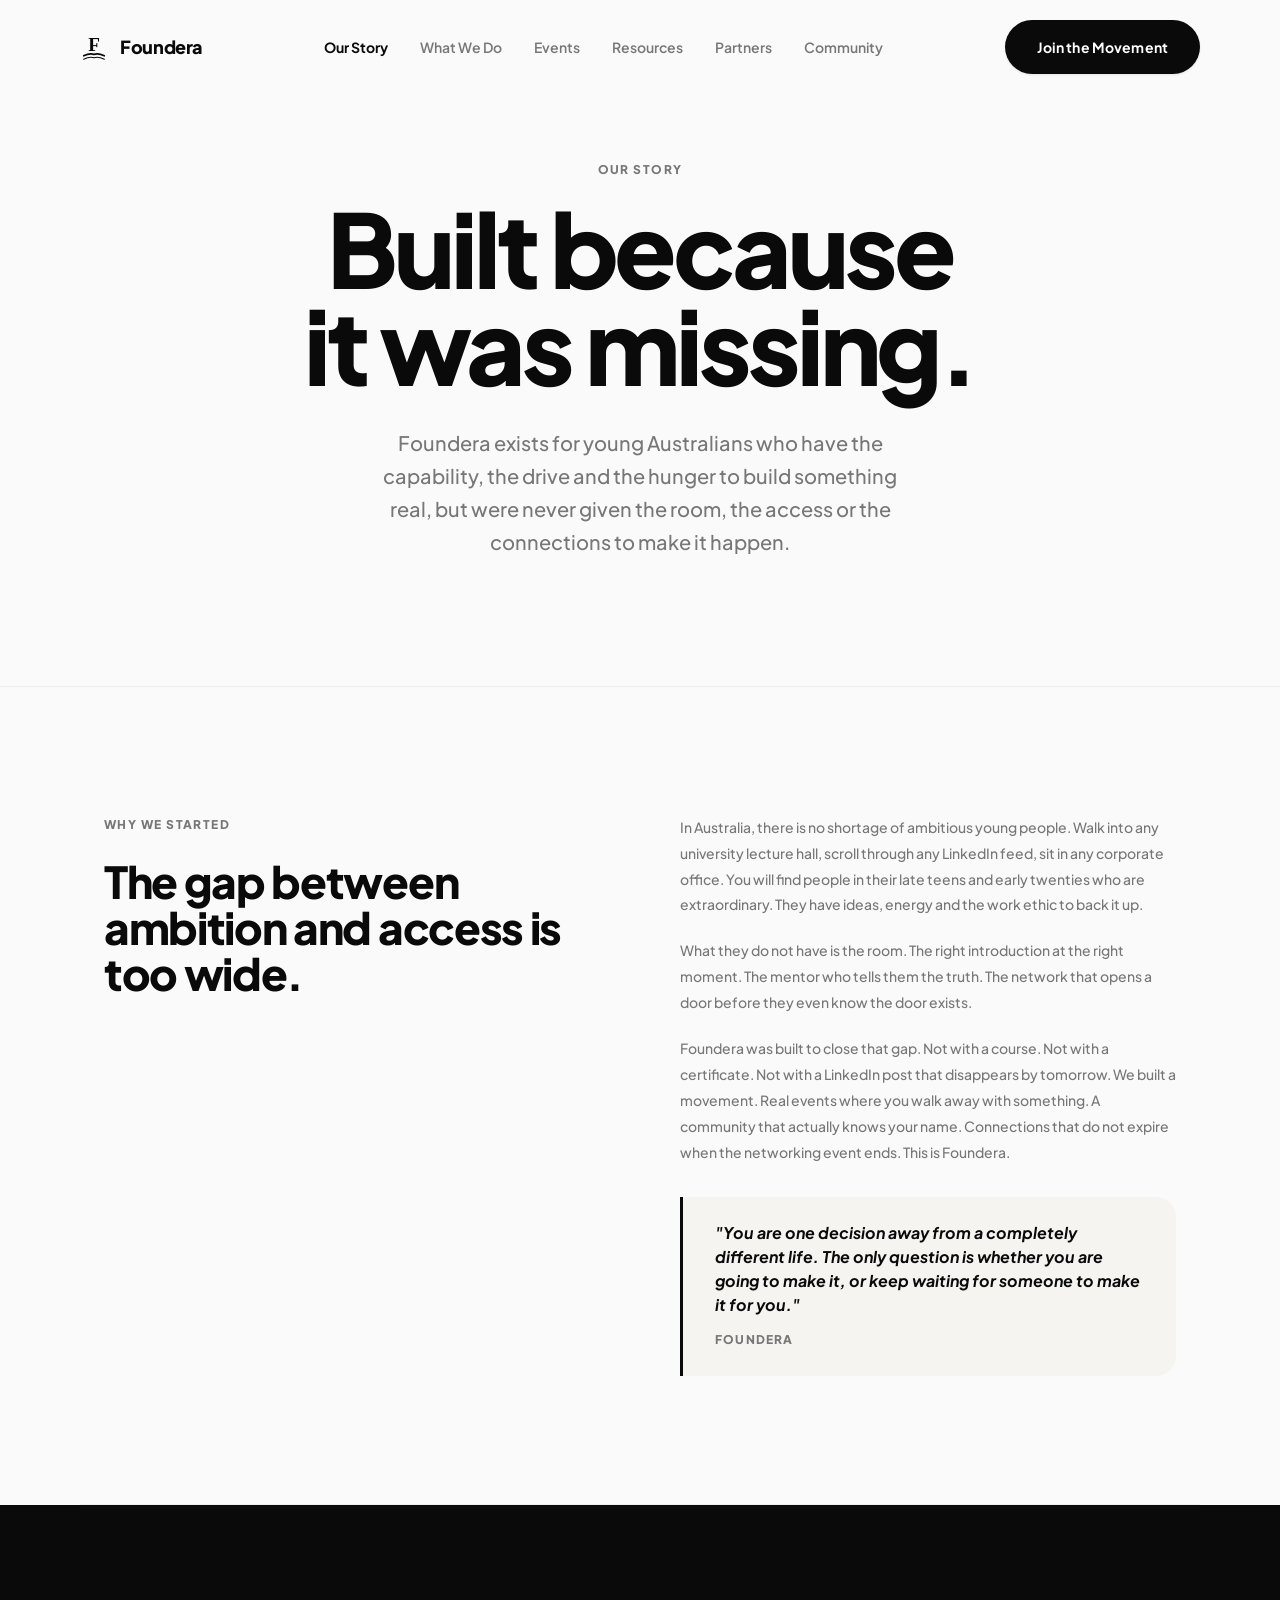
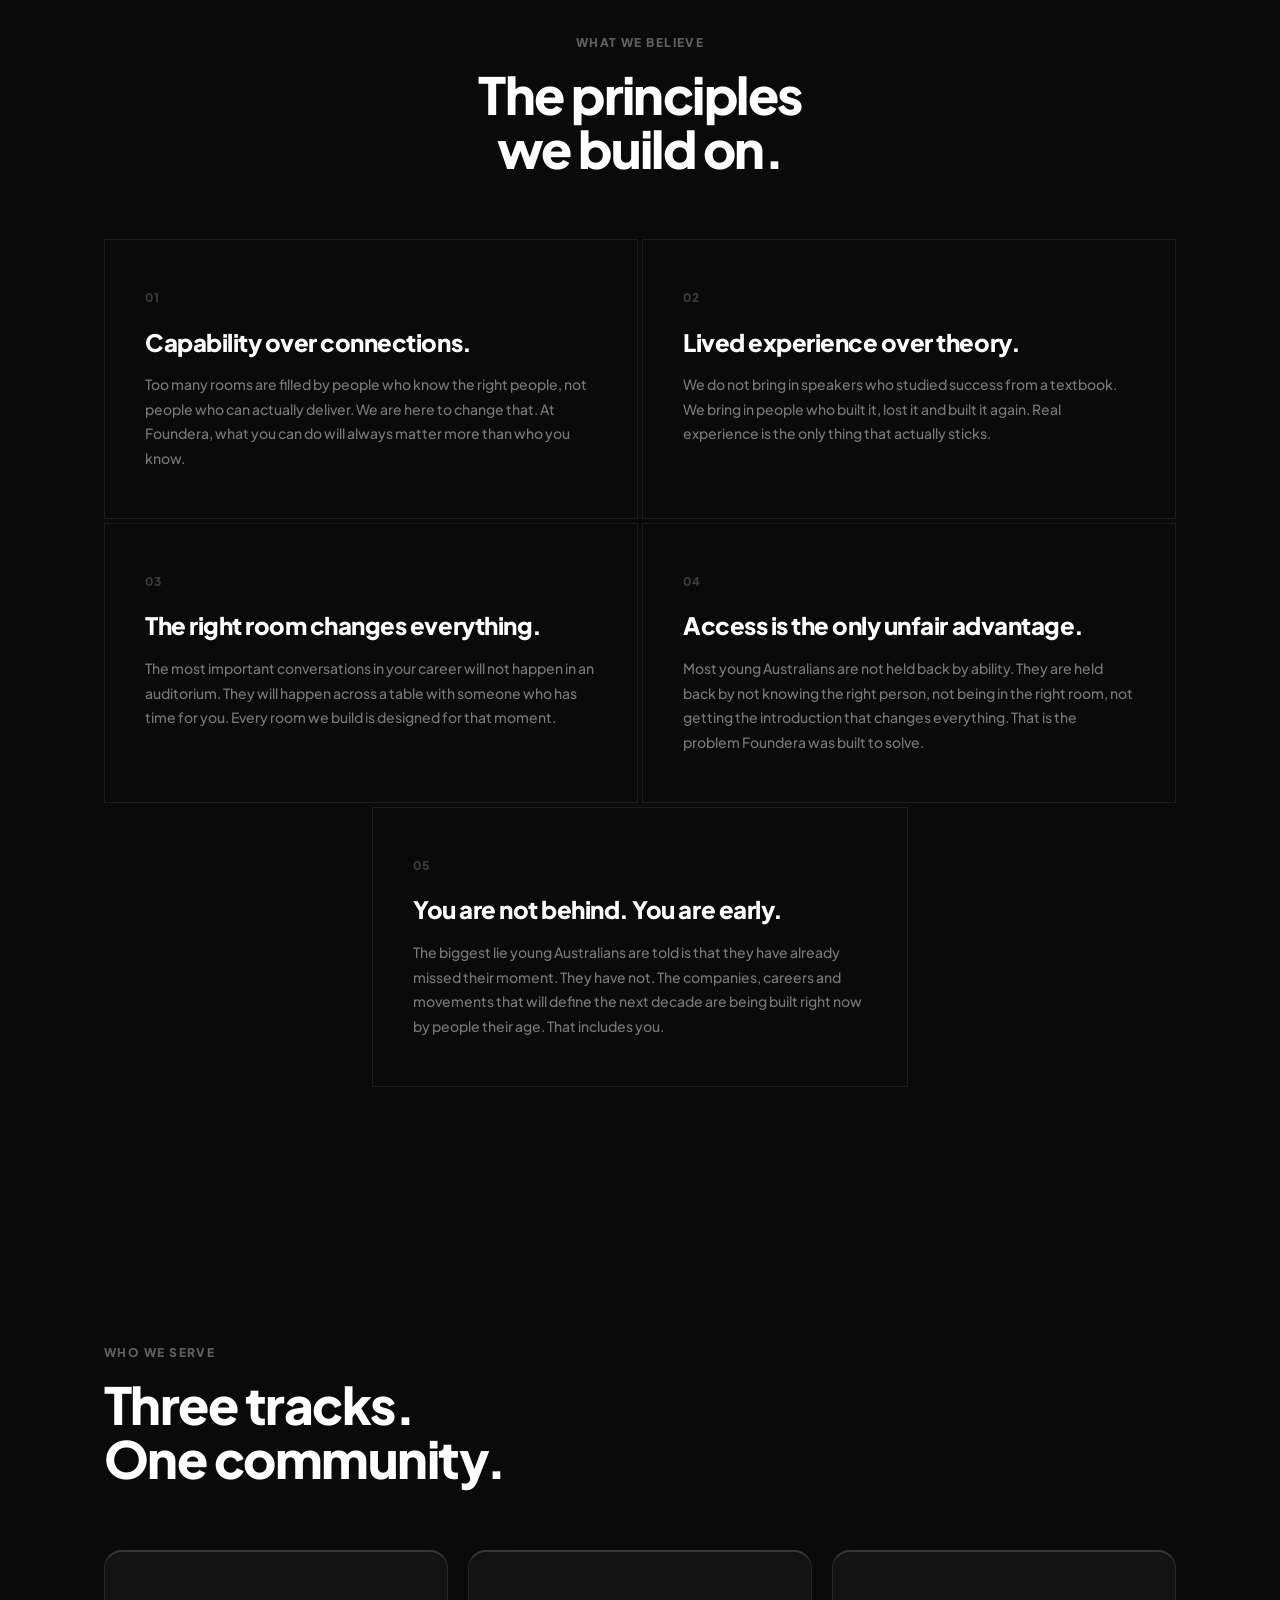
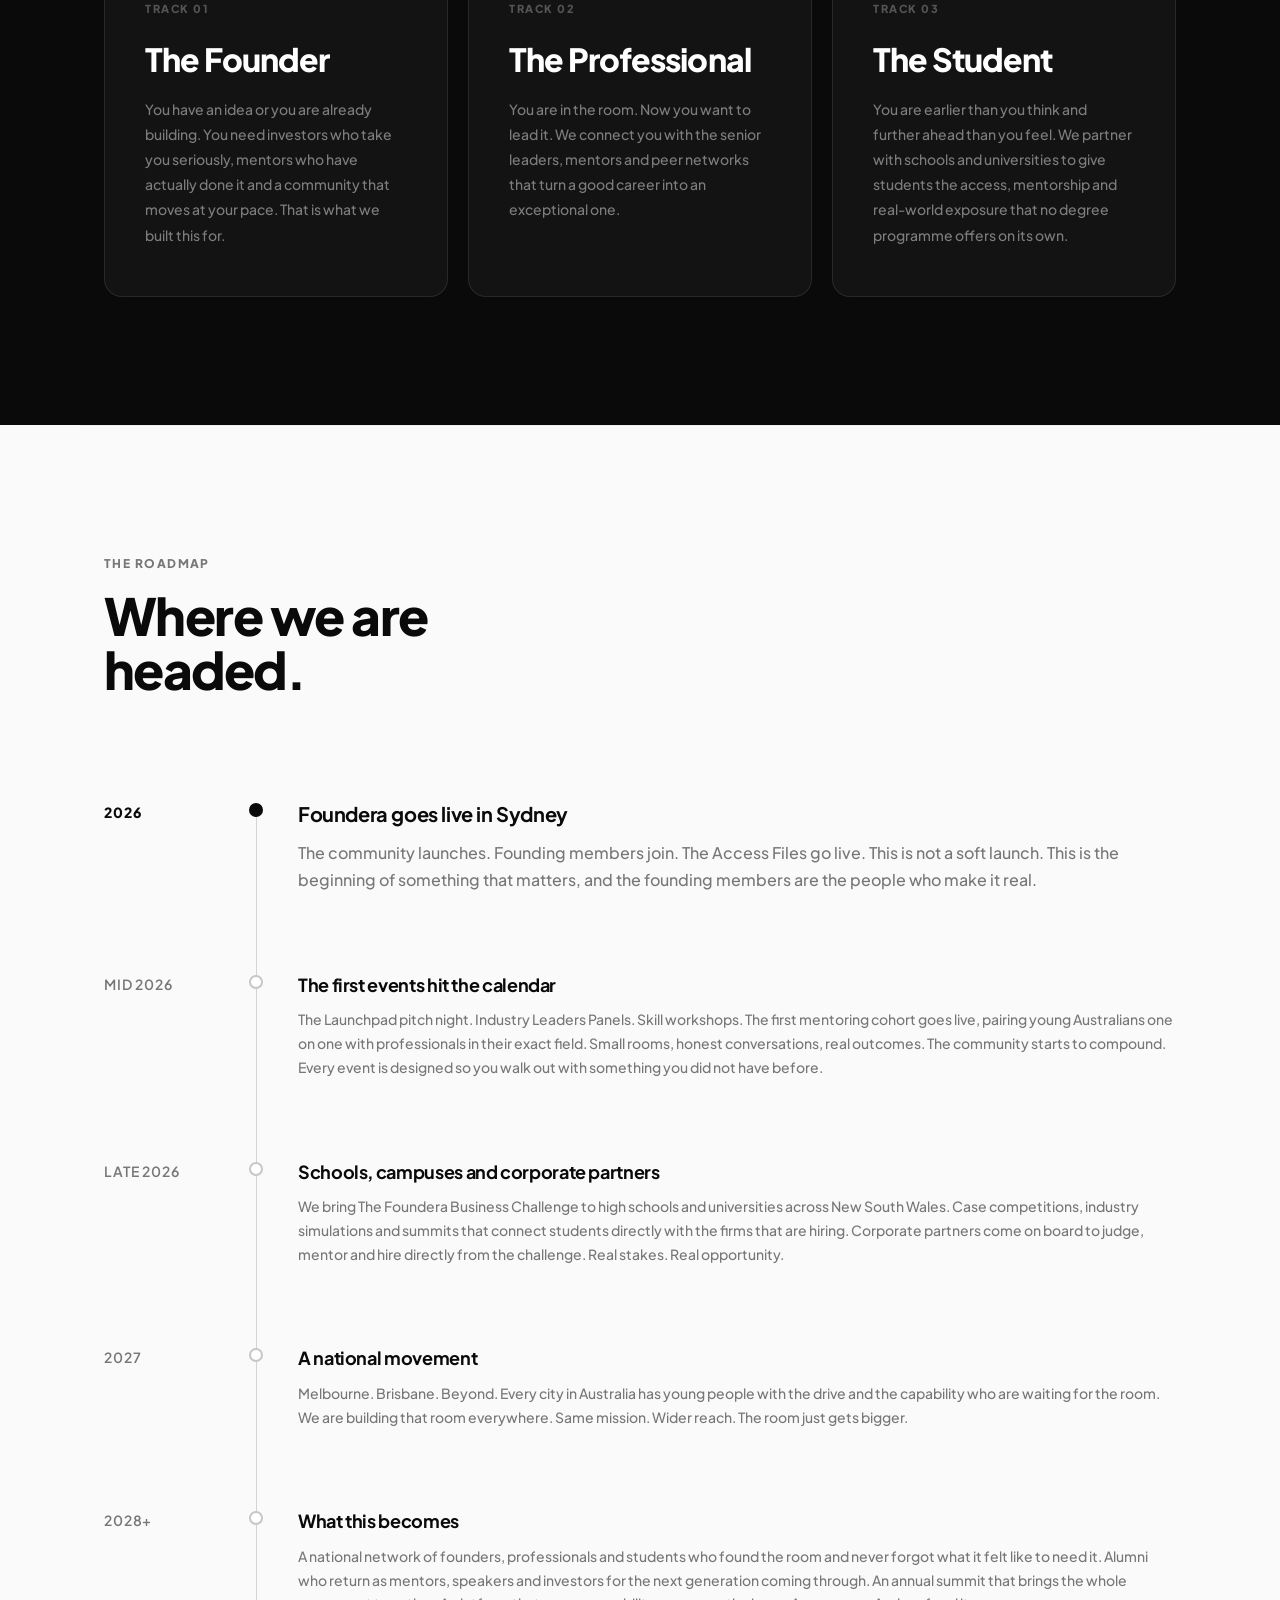
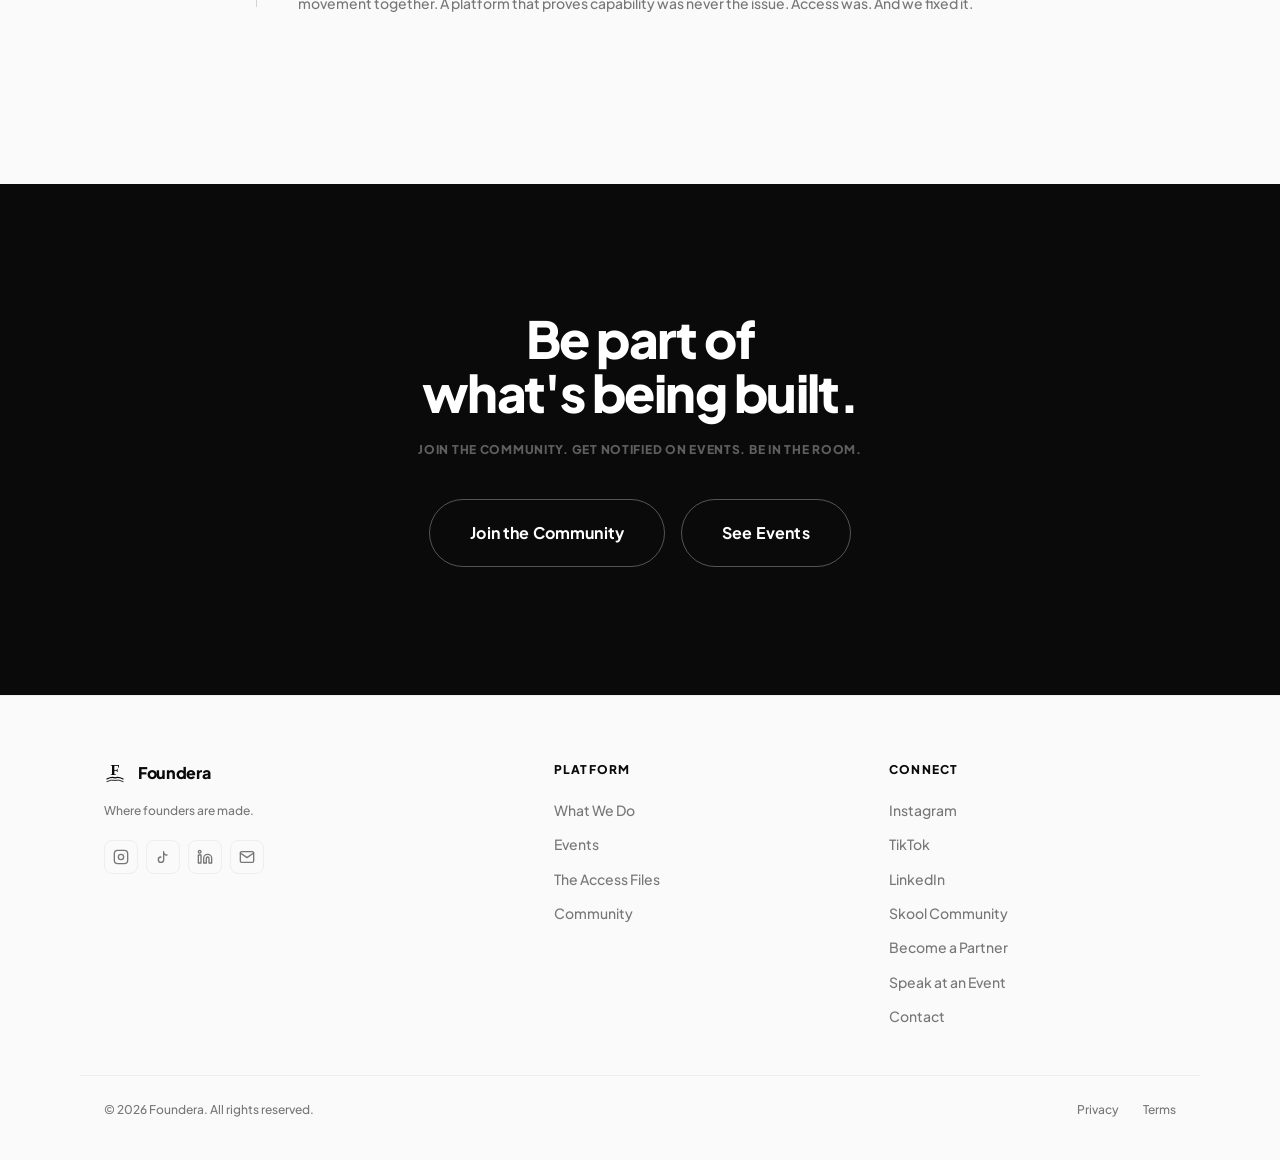
==== commit 9ce64b9e: "Remove YouTube links from all pages" ====
--- a/about.html
+++ b/about.html
@@ -493,7 +493,6 @@
           <div class="footer-social">
             <a href="https://www.instagram.com/foundera.au" target="_blank" rel="noopener noreferrer" class="footer-social-icon" aria-label="Instagram"><svg width="16" height="16" viewBox="0 0 24 24" fill="none" stroke="currentColor" stroke-width="2" stroke-linecap="round" stroke-linejoin="round"><rect x="2" y="2" width="20" height="20" rx="5"/><circle cx="12" cy="12" r="4"/><circle cx="17.5" cy="6.5" r="0.5" fill="currentColor" stroke="none"/></svg></a>
             <a href="https://www.tiktok.com/@foundera.au" target="_blank" rel="noopener noreferrer" class="footer-social-icon" aria-label="TikTok"><svg width="16" height="16" viewBox="0 0 24 24" fill="none" stroke="currentColor" stroke-width="2" stroke-linecap="round" stroke-linejoin="round"><path d="M9 12a4 4 0 1 0 4 4V4a5 5 0 0 0 5 5"/></svg></a>
-            <a href="https://www.youtube.com/@foundera" target="_blank" rel="noopener noreferrer" class="footer-social-icon" aria-label="YouTube"><svg width="16" height="16" viewBox="0 0 24 24" fill="none" stroke="currentColor" stroke-width="2" stroke-linecap="round" stroke-linejoin="round"><path d="M22.54 6.42a2.78 2.78 0 0 0-1.95-1.96C18.88 4 12 4 12 4s-6.88 0-8.59.46a2.78 2.78 0 0 0-1.95 1.96A29 29 0 0 0 1 12a29 29 0 0 0 .46 5.58A2.78 2.78 0 0 0 3.41 19.54C5.12 20 12 20 12 20s6.88 0 8.59-.46a2.78 2.78 0 0 0 1.95-1.96A29 29 0 0 0 23 12a29 29 0 0 0-.46-5.58z"/><polygon points="9.75 15.02 15.5 12 9.75 8.98 9.75 15.02" fill="currentColor" stroke="none"/></svg></a>
             <a href="https://www.linkedin.com/company/founderaau" target="_blank" rel="noopener noreferrer" class="footer-social-icon" aria-label="LinkedIn"><svg width="16" height="16" viewBox="0 0 24 24" fill="none" stroke="currentColor" stroke-width="2" stroke-linecap="round" stroke-linejoin="round"><path d="M16 8a6 6 0 0 1 6 6v7h-4v-7a2 2 0 0 0-2-2 2 2 0 0 0-2 2v7h-4v-7a6 6 0 0 1 6-6z"/><rect x="2" y="9" width="4" height="12"/><circle cx="4" cy="4" r="2"/></svg></a>
             <a href="mailto:team@founderaa.com.au" class="footer-social-icon" aria-label="Email"><svg width="16" height="16" viewBox="0 0 24 24" fill="none" stroke="currentColor" stroke-width="2" stroke-linecap="round" stroke-linejoin="round"><path d="M4 4h16c1.1 0 2 .9 2 2v12c0 1.1-.9 2-2 2H4c-1.1 0-2-.9-2-2V6c0-1.1.9-2 2-2z"/><polyline points="22,6 12,13 2,6"/></svg></a>
           </div>
@@ -512,7 +511,6 @@
           <nav class="footer-col-links">
             <a href="https://www.instagram.com/foundera.au" target="_blank" rel="noopener noreferrer" class="footer-link">Instagram</a>
             <a href="https://www.tiktok.com/@foundera.au" target="_blank" rel="noopener noreferrer" class="footer-link">TikTok</a>
-            <a href="https://www.youtube.com/@foundera" target="_blank" rel="noopener noreferrer" class="footer-link">YouTube</a>
             <a href="https://www.linkedin.com/company/founderaau" target="_blank" rel="noopener noreferrer" class="footer-link">LinkedIn</a>
             <a href="https://www.skool.com" target="_blank" rel="noopener noreferrer" class="footer-link">Skool Community</a>
             <a href="partners.html"                                           class="footer-link">Become a Partner</a>
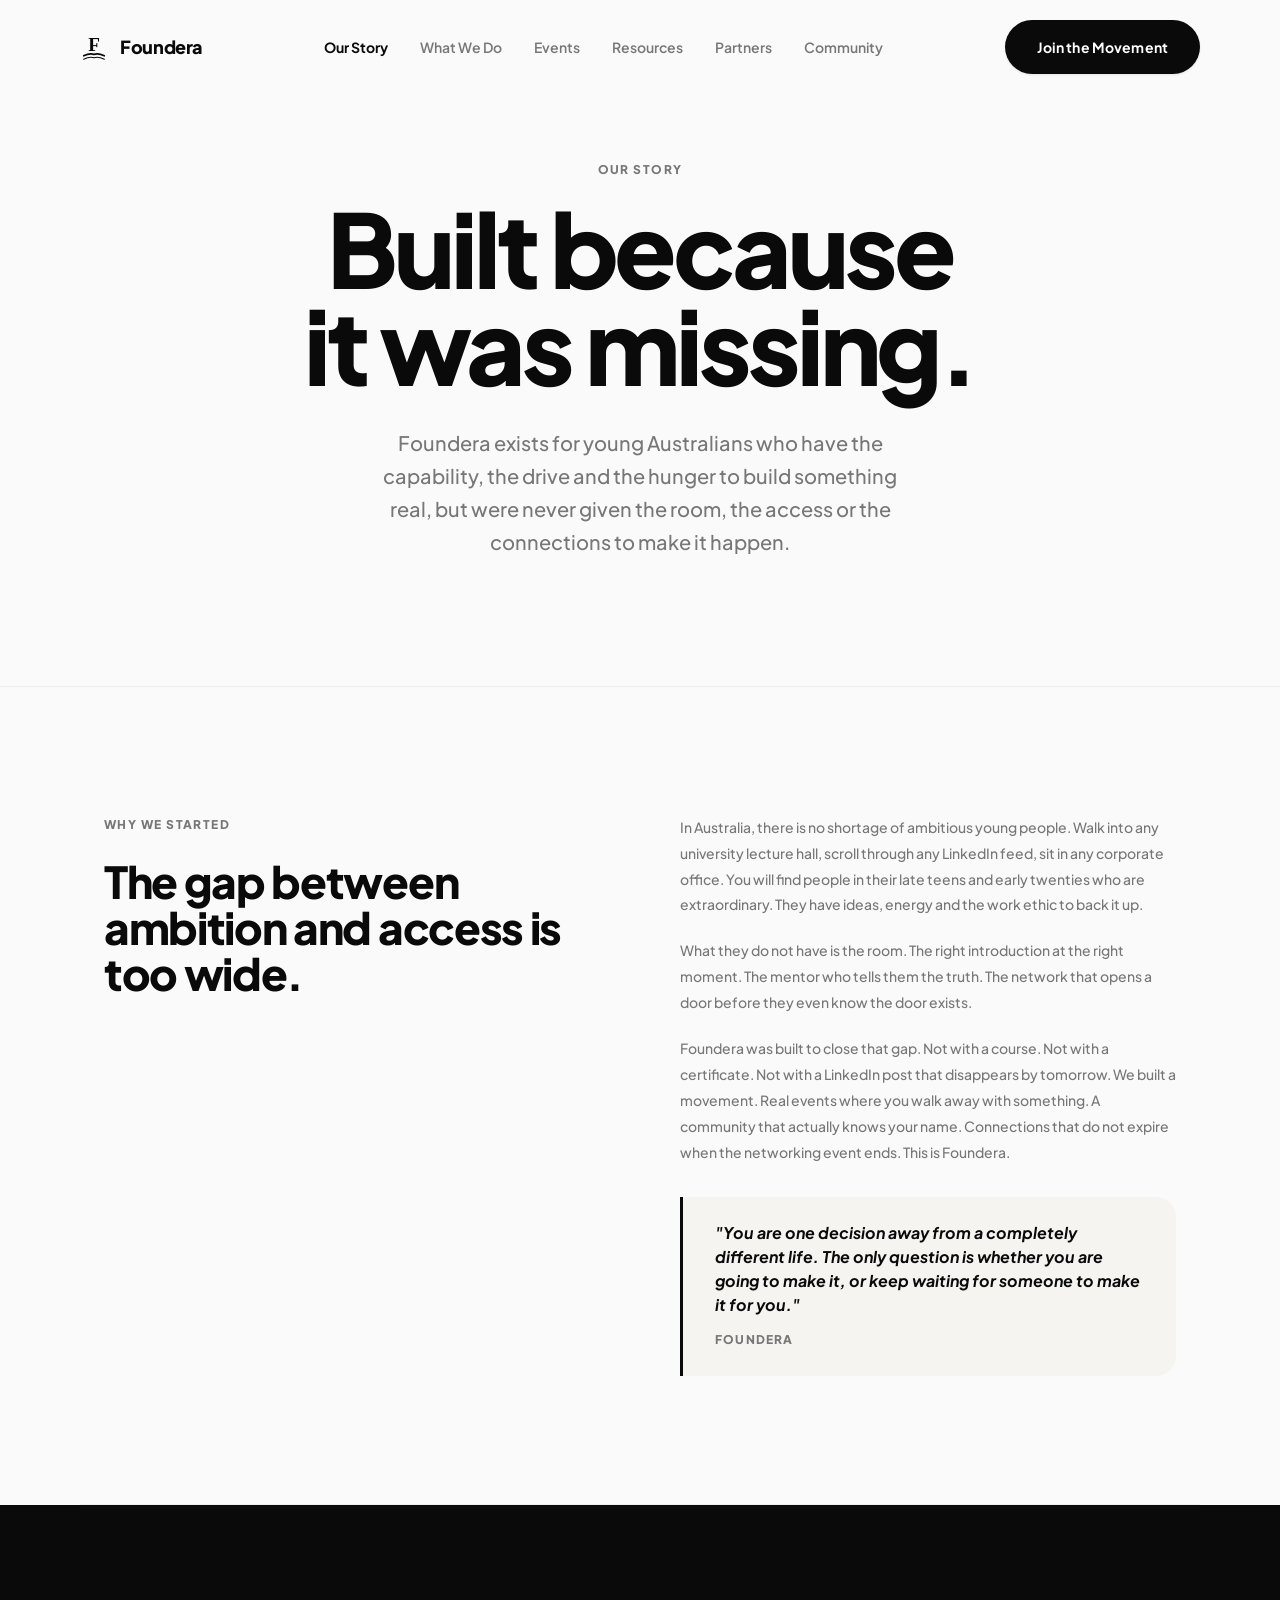
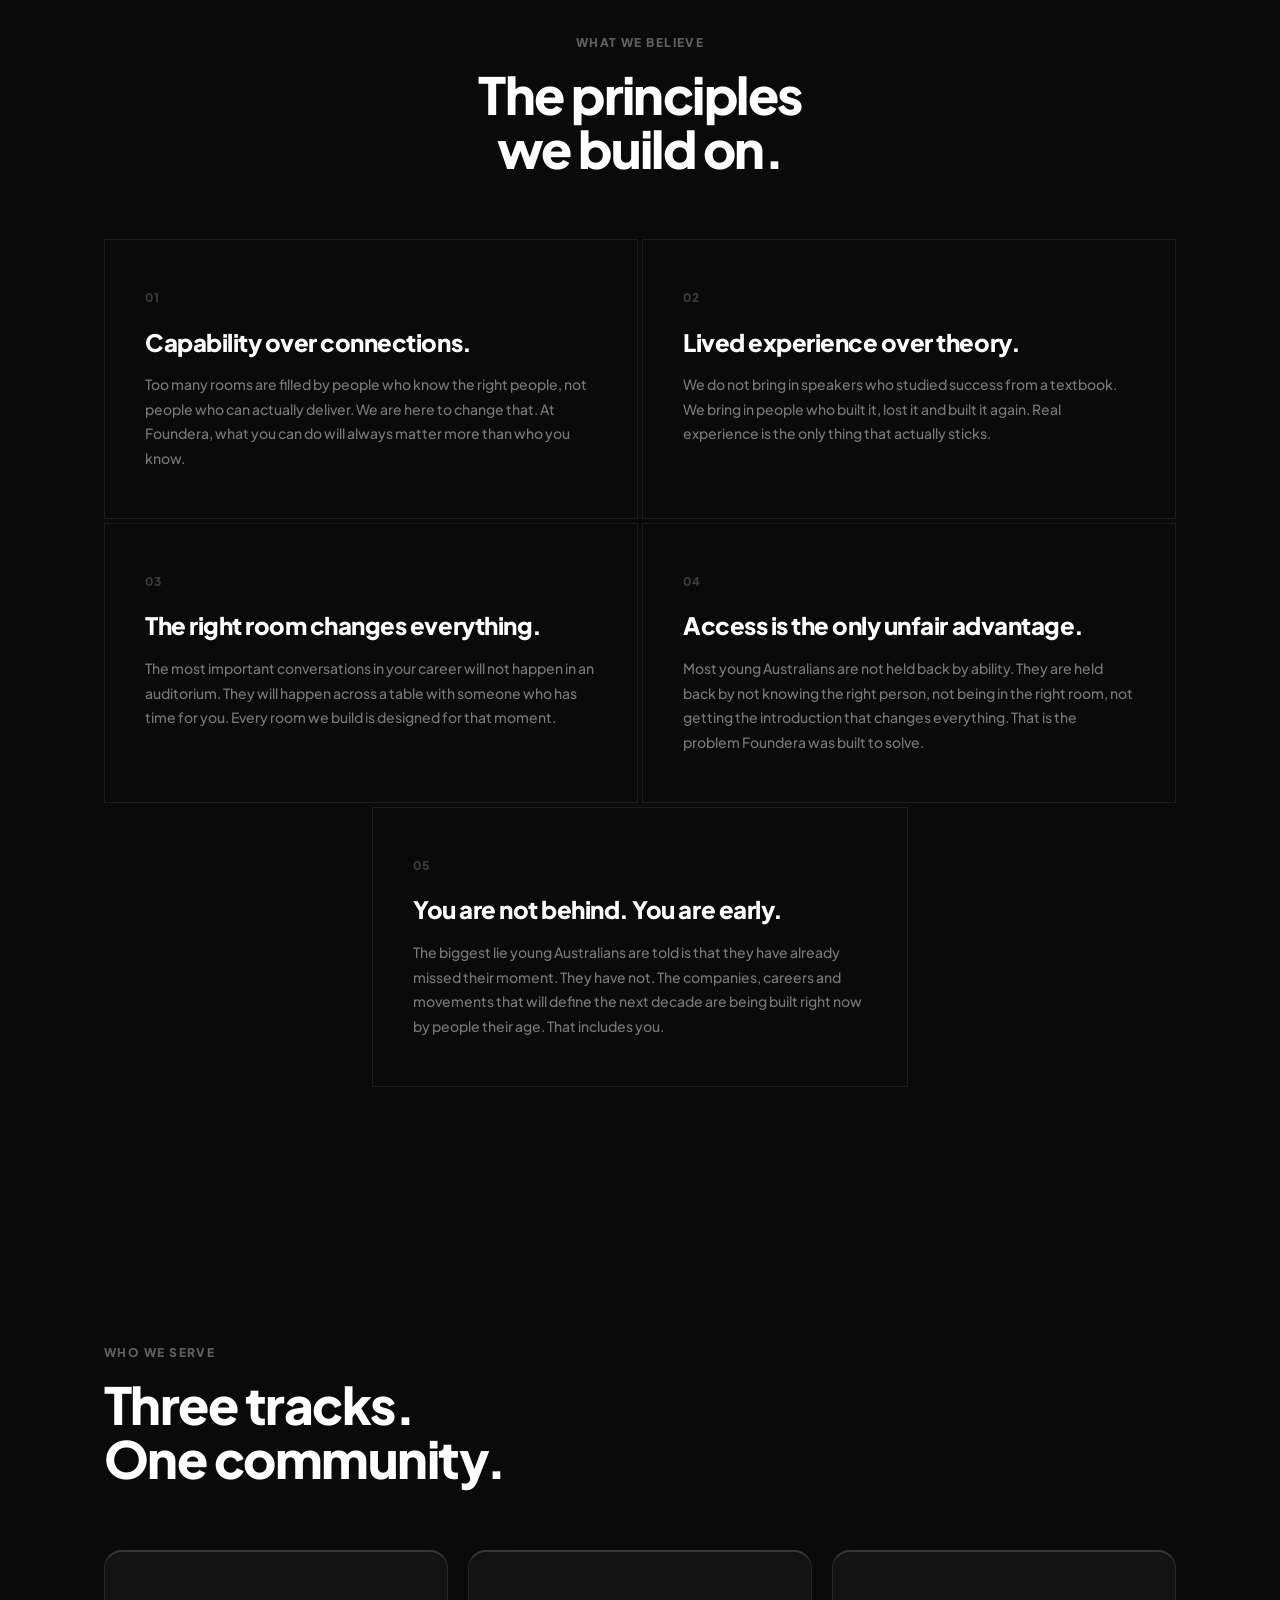
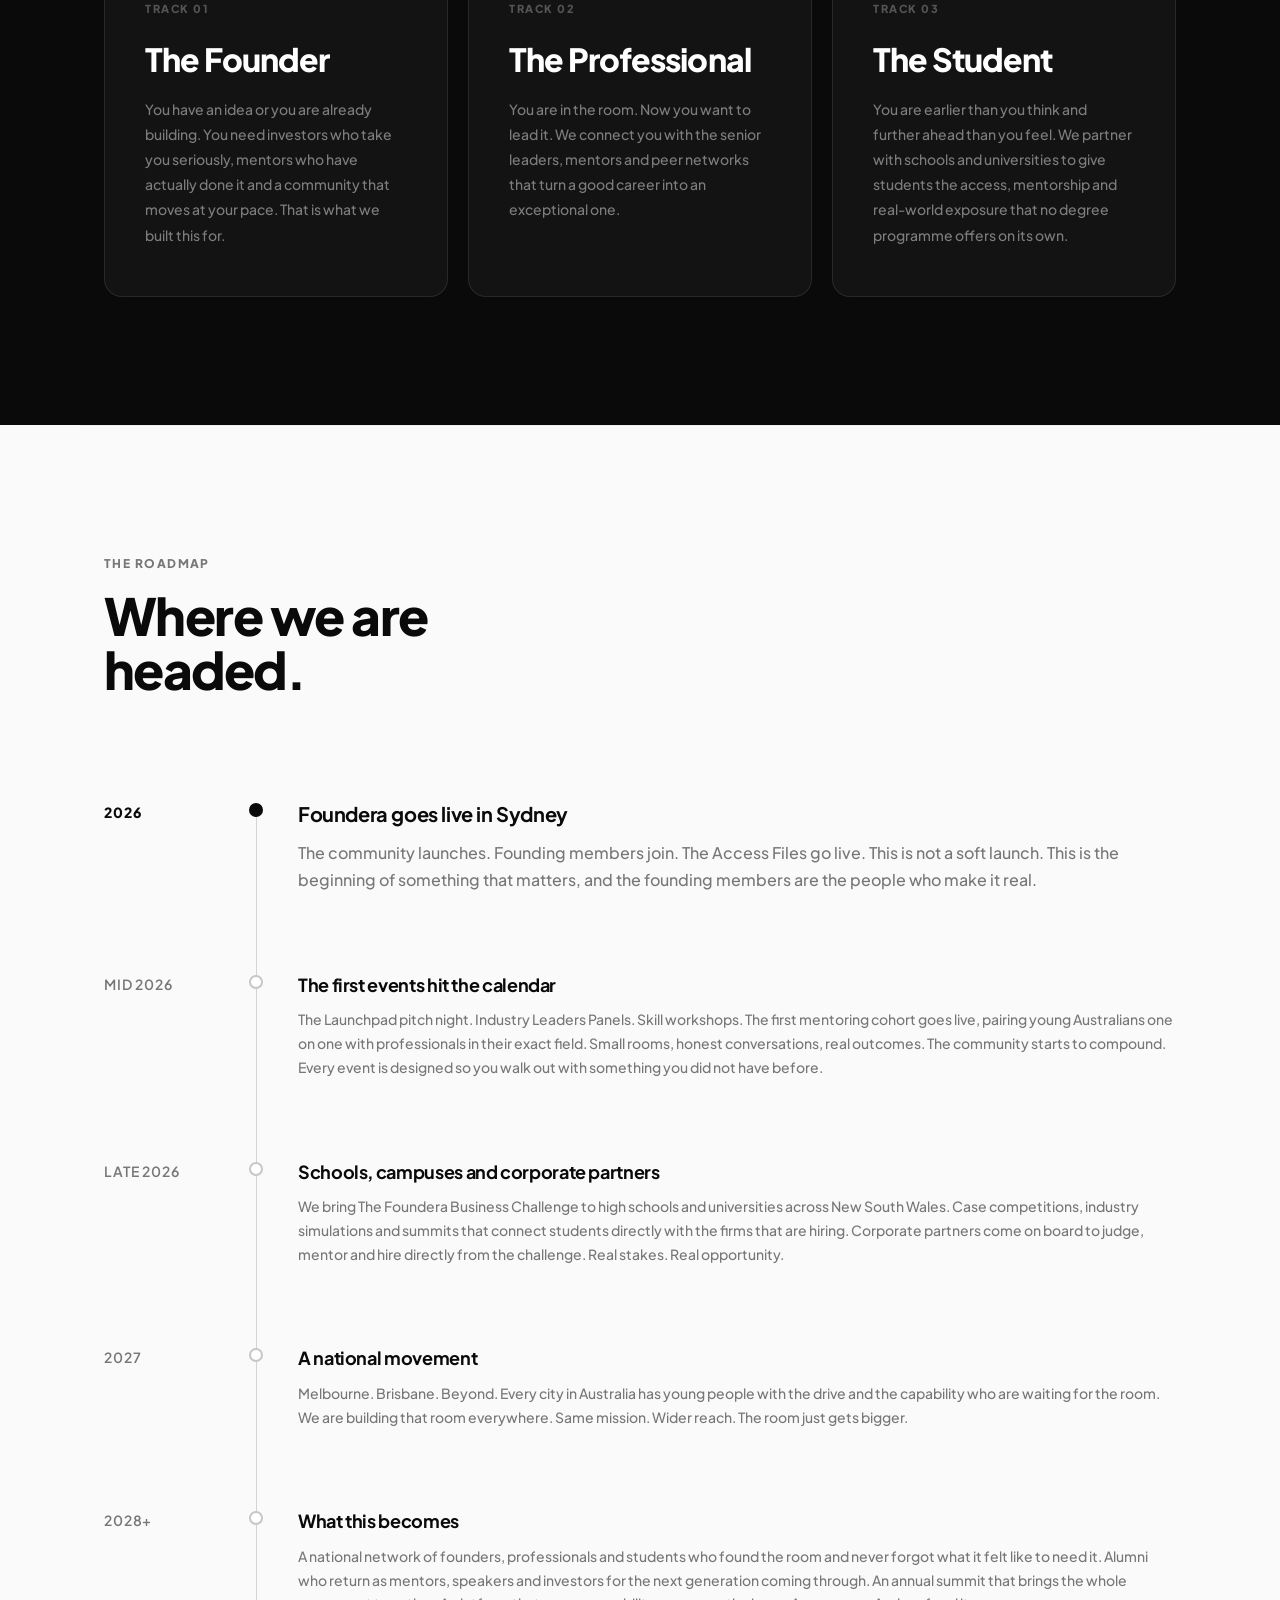
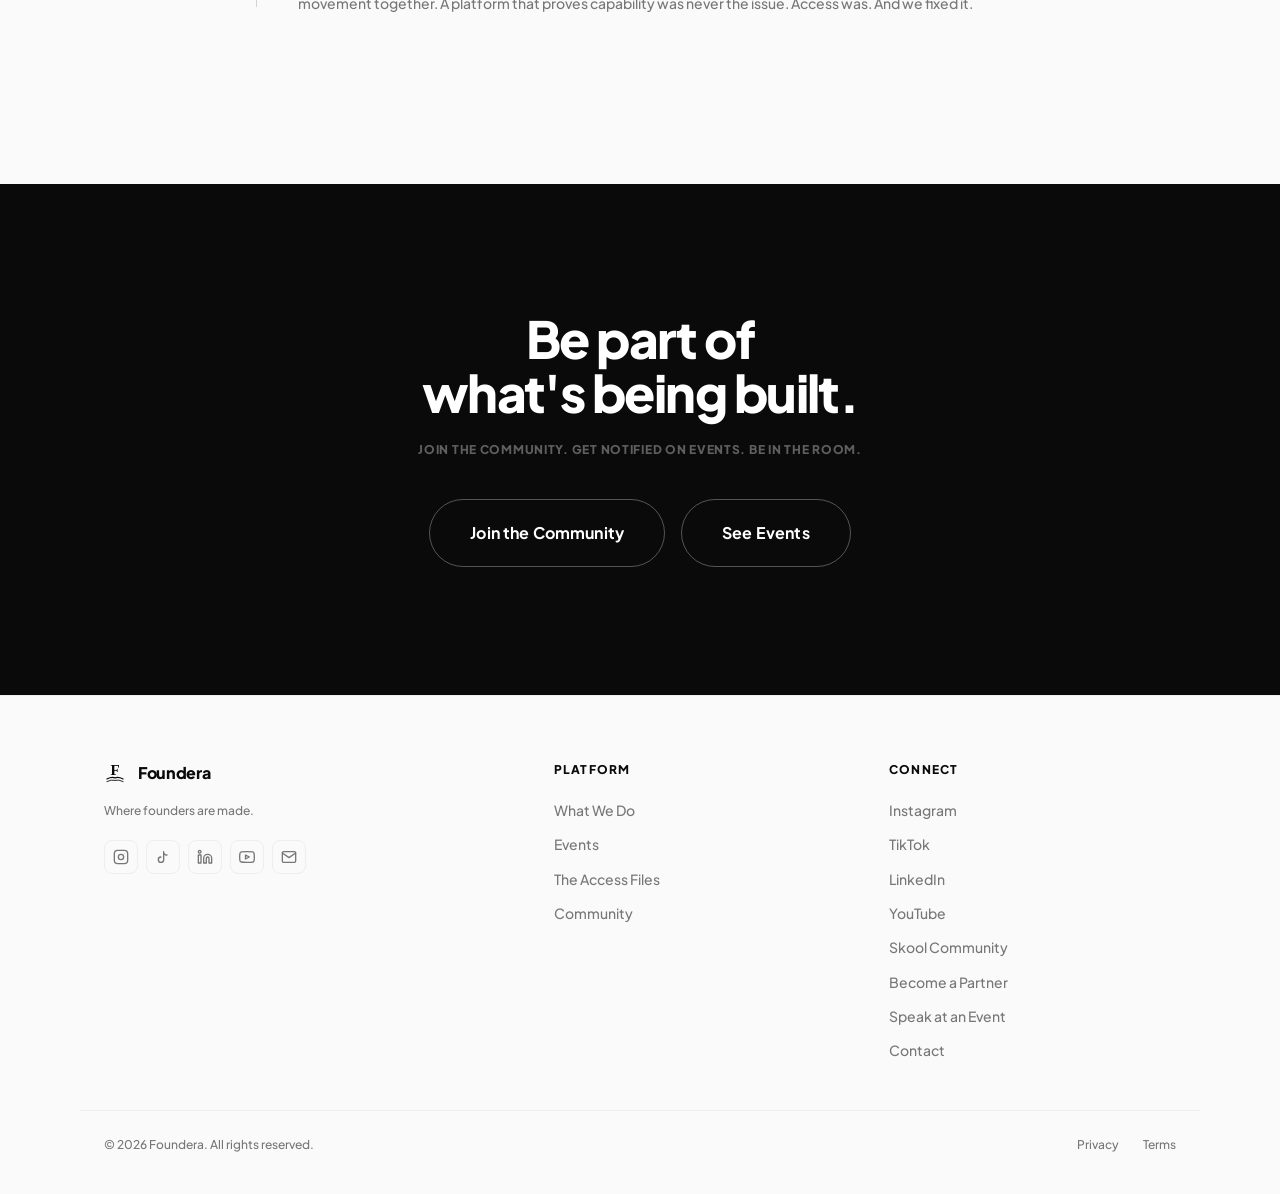
==== commit 0c6fc001: "Add YouTube links, remove em dashes, update community page copy - Added YouTube social icon and Conn" ====
--- a/about.html
+++ b/about.html
@@ -494,6 +494,7 @@
             <a href="https://www.instagram.com/foundera.au" target="_blank" rel="noopener noreferrer" class="footer-social-icon" aria-label="Instagram"><svg width="16" height="16" viewBox="0 0 24 24" fill="none" stroke="currentColor" stroke-width="2" stroke-linecap="round" stroke-linejoin="round"><rect x="2" y="2" width="20" height="20" rx="5"/><circle cx="12" cy="12" r="4"/><circle cx="17.5" cy="6.5" r="0.5" fill="currentColor" stroke="none"/></svg></a>
             <a href="https://www.tiktok.com/@foundera.au" target="_blank" rel="noopener noreferrer" class="footer-social-icon" aria-label="TikTok"><svg width="16" height="16" viewBox="0 0 24 24" fill="none" stroke="currentColor" stroke-width="2" stroke-linecap="round" stroke-linejoin="round"><path d="M9 12a4 4 0 1 0 4 4V4a5 5 0 0 0 5 5"/></svg></a>
             <a href="https://www.linkedin.com/company/founderaau" target="_blank" rel="noopener noreferrer" class="footer-social-icon" aria-label="LinkedIn"><svg width="16" height="16" viewBox="0 0 24 24" fill="none" stroke="currentColor" stroke-width="2" stroke-linecap="round" stroke-linejoin="round"><path d="M16 8a6 6 0 0 1 6 6v7h-4v-7a2 2 0 0 0-2-2 2 2 0 0 0-2 2v7h-4v-7a6 6 0 0 1 6-6z"/><rect x="2" y="9" width="4" height="12"/><circle cx="4" cy="4" r="2"/></svg></a>
+            <a href="https://www.youtube.com/@Founderaa" target="_blank" rel="noopener noreferrer" class="footer-social-icon" aria-label="YouTube"><svg width="16" height="16" viewBox="0 0 24 24" fill="none" stroke="currentColor" stroke-width="2" stroke-linecap="round" stroke-linejoin="round"><path d="M22.54 6.42a2.78 2.78 0 0 0-1.95-1.96C18.88 4 12 4 12 4s-6.88 0-8.59.46a2.78 2.78 0 0 0-1.95 1.96A29 29 0 0 0 1 12a29 29 0 0 0 .46 5.58A2.78 2.78 0 0 0 3.41 19.5C5.12 20 12 20 12 20s6.88 0 8.59-.46a2.78 2.78 0 0 0 1.95-1.96A29 29 0 0 0 23 12a29 29 0 0 0-.46-5.58z"/><polygon points="9.75 15.02 15.5 12 9.75 8.98 9.75 15.02"/></svg></a>
             <a href="mailto:team@founderaa.com.au" class="footer-social-icon" aria-label="Email"><svg width="16" height="16" viewBox="0 0 24 24" fill="none" stroke="currentColor" stroke-width="2" stroke-linecap="round" stroke-linejoin="round"><path d="M4 4h16c1.1 0 2 .9 2 2v12c0 1.1-.9 2-2 2H4c-1.1 0-2-.9-2-2V6c0-1.1.9-2 2-2z"/><polyline points="22,6 12,13 2,6"/></svg></a>
           </div>
         </div>
@@ -512,6 +513,7 @@
             <a href="https://www.instagram.com/foundera.au" target="_blank" rel="noopener noreferrer" class="footer-link">Instagram</a>
             <a href="https://www.tiktok.com/@foundera.au" target="_blank" rel="noopener noreferrer" class="footer-link">TikTok</a>
             <a href="https://www.linkedin.com/company/founderaau" target="_blank" rel="noopener noreferrer" class="footer-link">LinkedIn</a>
+            <a href="https://www.youtube.com/@Founderaa" target="_blank" rel="noopener noreferrer" class="footer-link">YouTube</a>
             <a href="https://www.skool.com" target="_blank" rel="noopener noreferrer" class="footer-link">Skool Community</a>
             <a href="partners.html"                                           class="footer-link">Become a Partner</a>
             <a href="partners.html#speak"                                     class="footer-link">Speak at an Event</a>
